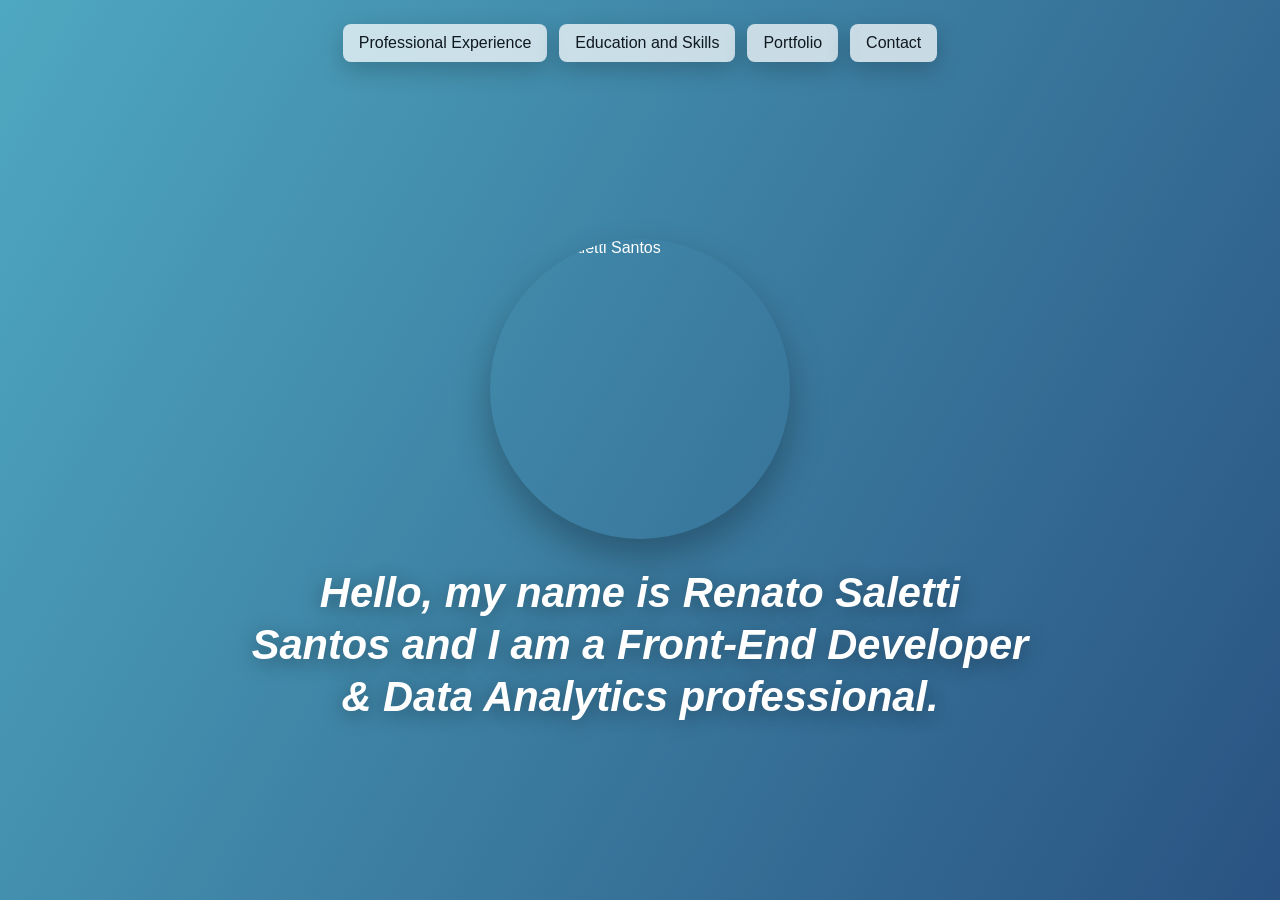
==== index.html @ 17c36d55 "Add files via upload" ====
<!DOCTYPE html>
<html lang="en-US">
<head>
  <!-- Define the character set used by the page. -->
  <meta charset="UTF-8">

  <!-- Makes the layout adapt correctly on phones, tablets, and desktops. -->
  <meta name="viewport" content="width=device-width, initial-scale=1.0">

  <!-- Text that appears in the browser tab. -->
  <title>Renato Saletti Santos</title>

  <!-- Connects this HTML page with the external CSS file. -->
  <link rel="stylesheet" href="style.css">
</head>
<body class="home-page">
  <!-- Main area of the home page. -->
  <main class="page">
    <!-- Top navigation menu. -->
    <nav class="top-menu" aria-label="Main navigation">
      <!-- Sends the user to the professional experience page. -->
      <a class="menu-button" href="professional-experience.html">Professional Experience</a>
      <a class="menu-button" href="education.html">Education and Skills</a>
      <!-- Buttons reserved for future sections. -->
     
      <a class="menu-button" href="portfolio.html">Portfolio</a>
      <a class="menu-button" href="contact.html">Contact</a>
    </nav>

    <!-- Profile picture shown in the center of the first page. -->
    <img class="profile-photo" src="img/renato.jpeg" alt="Renato Saletti Santos">

    <!-- Main introduction text. -->
    <h1 class="intro">
      Hello, my name is Renato Saletti Santos and I am a Front-End Developer & Data Analytics professional.
    </h1>
  </main>

  <!-- Connects this HTML page with the external JavaScript file. -->
  <script src="script.js"></script>
</body>
</html>
---- style.css ----
*{box-sizing:border-box;margin:0;padding:0}
body{min-height:100vh;font-family:Arial,Helvetica,sans-serif;color:#fff;overflow-x:hidden}
.home-page{background:linear-gradient(120deg,rgba(54,156,184,.88),rgba(18,64,116,.9)),url("img/Foto.webp") center/cover no-repeat fixed}
.experience-page{background:linear-gradient(120deg,rgba(20,48,58,.82),rgba(5,18,28,.78)),url("img/pexels.jpg") center/cover no-repeat fixed}
.education-page{background:linear-gradient(120deg,rgba(20,48,58,.82),rgba(5,18,28,.78)),url("img/Skills1.jfif") center/cover no-repeat fixed}
.portfolio-page{background:linear-gradient(120deg,rgba(22,35,36,.86),rgba(70,46,55,.78)),url("img/Codec1.png") center/cover no-repeat fixed}
.contact-page{background:linear-gradient(120deg,rgba(18,60,64,.86),rgba(30,38,70,.8)),url("img/Social.jfif") center/cover no-repeat fixed}

button,.menu-button,.side-button,.close-button,.buttons a,.contact-actions a{font:inherit;cursor:pointer;border:0;border-radius:8px;text-decoration:none;transition:.2s ease}
.menu-button,.side-button{color:#101820;background:rgba(255,255,255,.72);padding:10px 16px;box-shadow:0 8px 24px rgba(0,0,0,.2)}
.menu-button{display:inline-block}
.menu-button.active,.menu-button:hover,.side-button:hover{background:#fff}
.menu-button.active{font-weight:700}
.menu-button:hover,.side-button:hover,.buttons a:hover,.contact-actions a:hover{transform:translateY(-2px)}

.page{min-height:100vh;display:flex;flex-direction:column;align-items:center;justify-content:center;padding:110px 24px 48px;position:relative}
.top-menu{position:absolute;top:24px;left:50%;transform:translateX(-50%);display:flex;flex-wrap:wrap;justify-content:center;gap:12px;width:min(980px,calc(100% - 32px));z-index:2}
.profile-photo{width:300px;height:300px;border-radius:50%;object-fit:cover;box-shadow:0 18px 36px rgba(0,0,0,.28);margin-bottom:28px}
.intro{max-width:780px;text-align:center;font-size:clamp(1.75rem,2.6rem,2.7rem);line-height:1.25;font-style:italic;text-shadow:0 4px 20px rgba(0,0,0,.35)}

.section-layout,.portfolio-layout,.contact-layout{align-items:center;justify-content:flex-start}
.section-layout{padding-top:90px}
.section-header{max-width:720px;text-align:center;text-shadow:0 14px 20px rgba(0,0,0,.4)}
.section-header h1,.portfolio-hero h1{font-size:2.8rem}
.section-header h1{margin-bottom:12px}
.section-header p{font-size:1.2rem;line-height:1.6}

.portfolio-layout{padding-top:112px}
#portfolio-root{width:min(1120px,100%)}
.portfolio-hero{max-width:2000px;margin:0 auto 32px;text-align:center;text-shadow:0 12px 24px rgba(0,0,0,.36);animation:riseIn .7s ease both}
.portfolio-hero p{margin-bottom:10px;color:#7ee0bf;font-weight:700;text-transform:uppercase}
.portfolio-hero h1{line-height:1.12}
.portfolio-grid{display:grid;grid-template-columns:repeat(3,minmax(0,1fr));gap:18px}
.portfolio-card{background:rgba(255,255,255,.05);backdrop-filter:blur(12px);border:1px solid rgba(255,255,255,.1);border-radius:16px;overflow:hidden;transition:.3s}
.portfolio-card:hover{transform:translateY(-10px) scale(1.02);box-shadow:0 0 30px rgba(59,130,246,.4)}
.portfolio-card img{width:100%;aspect-ratio:16/10;display:block;object-fit:cover;transition:.32s ease}
.portfolio-card:hover img{transform:scale(1.05)}
.portfolio-card-content{padding:18px}
.portfolio-card-content span{display:inline-block;margin-bottom:10px;font-size:.82rem;font-weight:700}
.portfolio-card.mint span{color:#168762}
.portfolio-card.coral span{color:#bd3c54}
.portfolio-card.gold span{color:#8b6b00}
.portfolio-card-content h2{margin-bottom:10px;font-size:1.28rem}
.portfolio-card-content p{color:#f0f6f7;line-height:1.55}
.portfolio-tags,.buttons{display:flex;flex-wrap:wrap;gap:8px;margin-top:16px}
.buttons{gap:10px;margin-top:18px}
.portfolio-tags small{padding:7px 9px;color:#182224;background:#edf3f1;border-radius:8px;font-size:.78rem;font-weight:700}
.buttons a,.contact-actions a,.contact-form button{display:inline-flex;align-items:center;justify-content:center;padding:8px 14px;color:#fff;background:linear-gradient(135deg,#3B82F6,#06B6D4);font-size:14px;font-weight:700}

.contact-layout{padding-top:120px}
.contact-card{width:min(760px,100%);padding:28px;color:#101820;background:rgba(255,255,255,.92);border-radius:8px;box-shadow:0 20px 48px rgba(0,0,0,.28)}
.contact-intro{text-align:center;margin-bottom:22px}
.contact-intro p{color:#168762;font-weight:700;text-transform:uppercase;margin-bottom:8px}
.contact-intro h1{font-size:2.1rem;line-height:1.18}
.contact-form{display:grid;gap:14px}
.contact-form label{display:grid;gap:7px;font-weight:700}
.contact-form input,.contact-form textarea{width:100%;padding:12px;color:#101820;border:1px solid #d8e1e8;border-radius:8px;font:inherit}
.contact-form textarea{resize:vertical}
.contact-actions{display:flex;flex-wrap:wrap;gap:10px;margin-top:18px}

.side-menu{position:fixed;left:24px;top:50%;transform:translateY(-50%);display:flex;flex-direction:column;gap:12px;width:240px;z-index:2}
.side-button{width:100%;text-align:left}
.sheet{position:fixed;top:220px;left:300px;right:32px;bottom:32px;overflow-y:auto;color:#101820;background:#fff;padding:28px;border-radius:8px;box-shadow:0 -16px 40px rgba(0,0,0,.28);transform:translateY(110%);opacity:0;transition:.35s ease;z-index:4}
.sheet.open{transform:translateY(0);opacity:1}
.sheet-header{display:flex;align-items:center;justify-content:space-between;gap:16px;max-width:960px;margin:0 auto 16px}
.sheet-title{font-size:1.6rem}
.close-button{color:#101820;background:#e7edf2;padding:8px 12px}
.close-button:hover{background:#d8e1e8}
.sheet-content{max-width:960px;margin:0 auto;font-size:1.08rem;line-height:1.65;text-align:left}
.course-card{display:flex;gap:16px;padding:18px;margin-bottom:14px;background:#f3f7fa;border:1px solid #d8e1e8;border-radius:8px}
.course-card:last-child{margin-bottom:0}
.course-card-icon{flex:0 0 auto;width:44px;height:44px;display:grid;place-items:center;font-size:1.7rem;background:#fff;border-radius:8px}
.course-card-icon img{width:28px;height:28px;object-fit:contain}
.course-card-text h3{margin-bottom:8px;font-size:1.15rem}
.course-card-text p+p{margin-top:8px}

@keyframes riseIn{from{transform:translateY(14px);opacity:0}to{transform:translateY(0);opacity:1}}

@media (max-width:900px){
  .page{justify-content:flex-start;padding-top:156px}
  .section-layout{align-items:center;padding-left:24px}
  .side-menu{position:static;transform:none;width:min(100%,520px);margin-top:32px}
  .side-button{text-align:center}
  .portfolio-grid{grid-template-columns:1fr}
  .portfolio-hero h1{font-size:2.35rem}
  .sheet{top:auto;left:16px;right:16px;bottom:16px;max-height:calc(100vh - 32px)}
}

@media (max-width:520px){
  .page{padding:176px 16px 32px}
  .menu-button{width:100%;text-align:center}
  .section-header h1{font-size:2.2rem}
  .portfolio-layout{padding-top:212px}
  .portfolio-hero h1{font-size:2rem}
  .sheet{padding:22px 16px}
  .sheet-header{align-items:flex-start;flex-direction:column}
  .course-card{flex-direction:column}
}
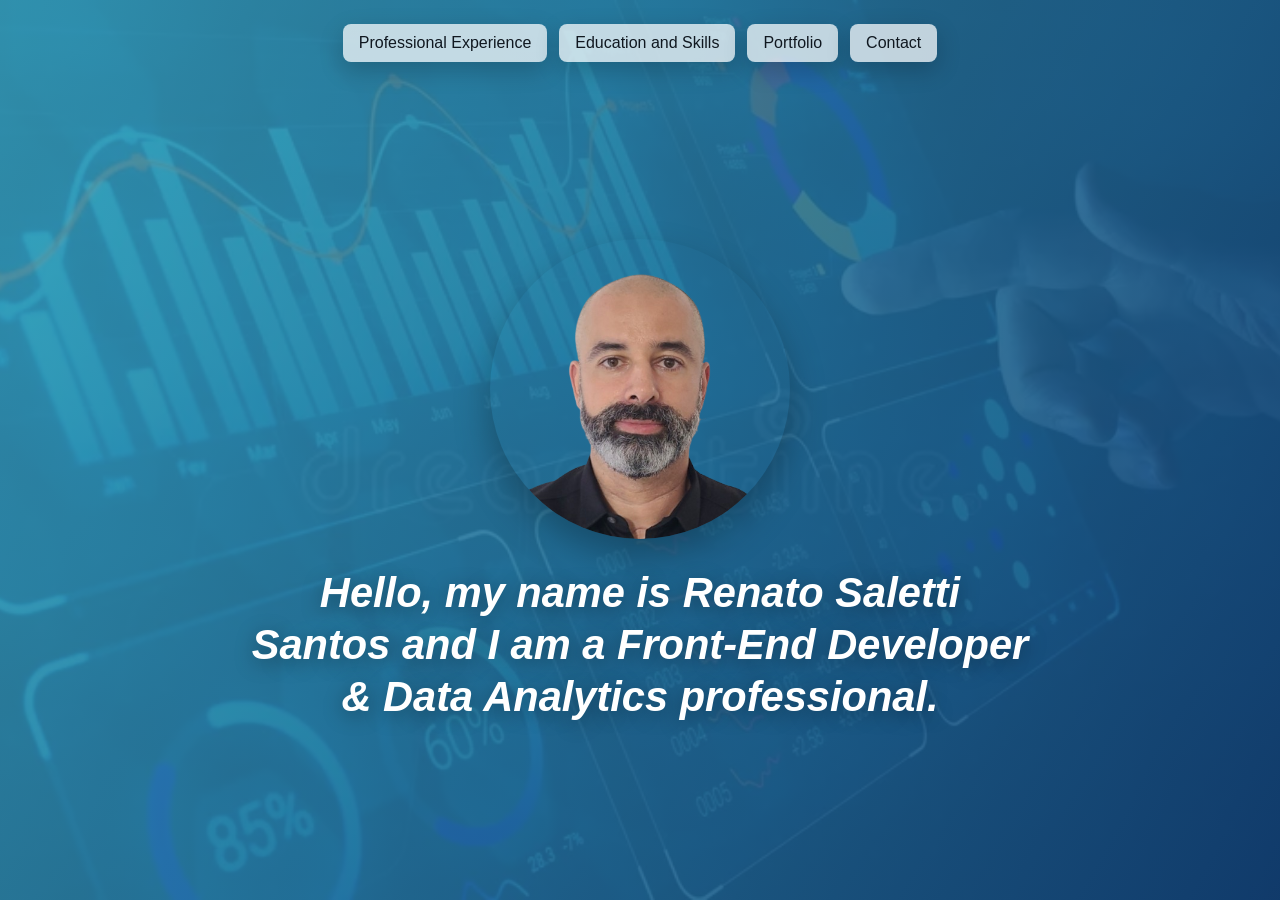
==== commit 51fa59fb: "Add files via upload" ====
--- a/index.html
+++ b/index.html
@@ -21,8 +21,6 @@
       <!-- Sends the user to the professional experience page. -->
       <a class="menu-button" href="professional-experience.html">Professional Experience</a>
       <a class="menu-button" href="education.html">Education and Skills</a>
-      <!-- Buttons reserved for future sections. -->
-     
       <a class="menu-button" href="portfolio.html">Portfolio</a>
       <a class="menu-button" href="contact.html">Contact</a>
     </nav>
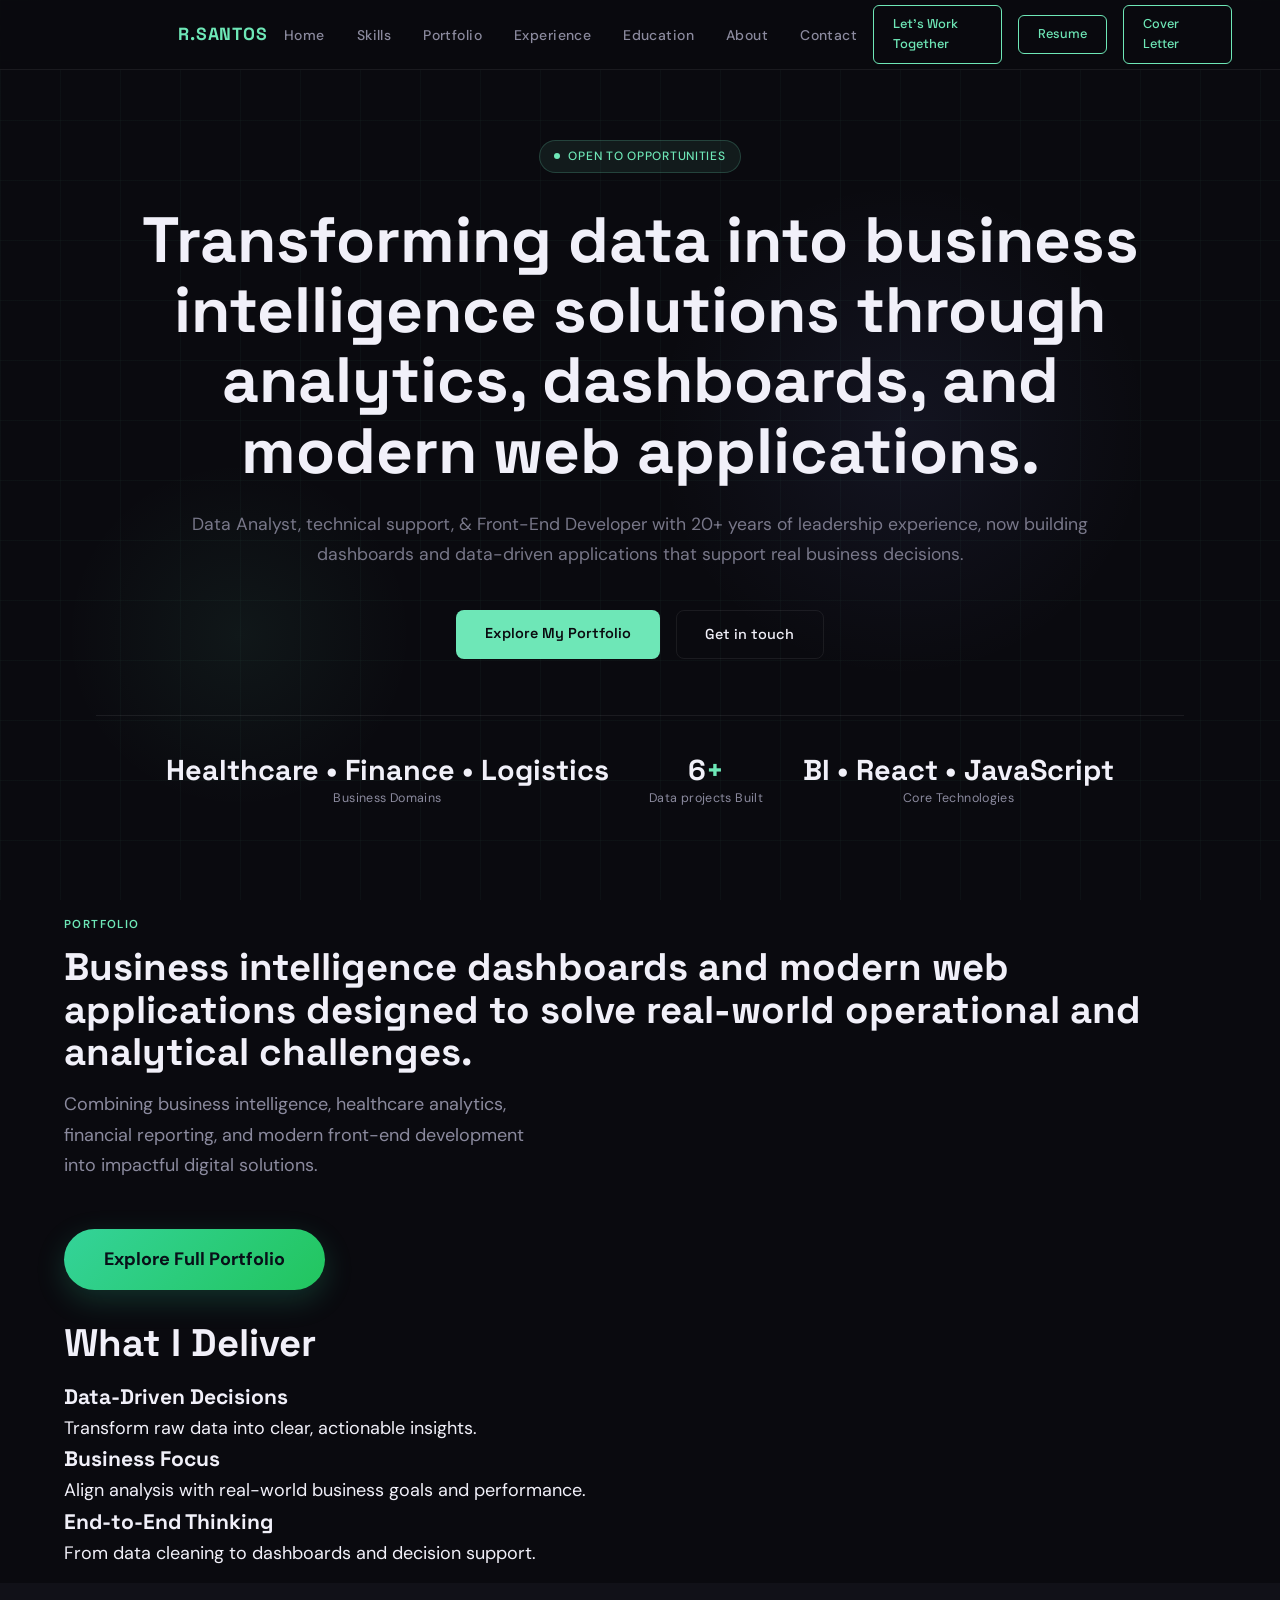
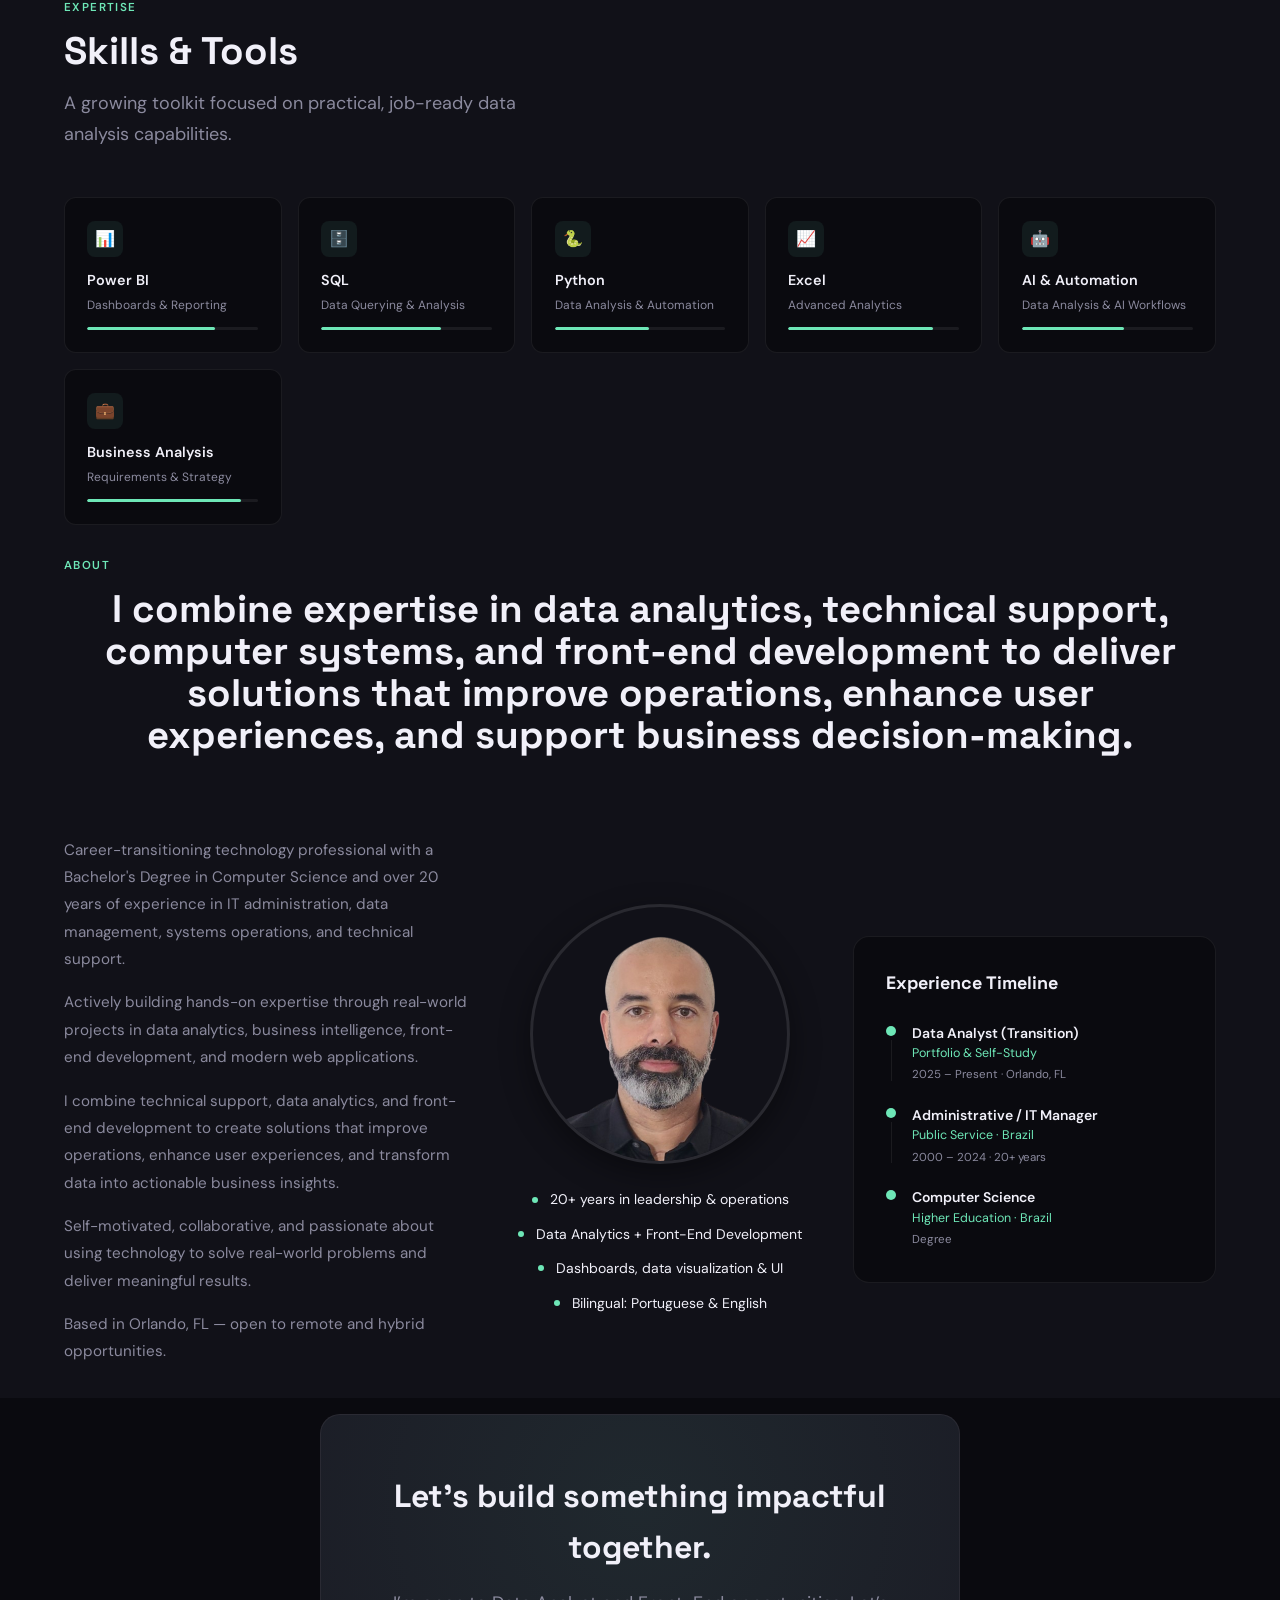
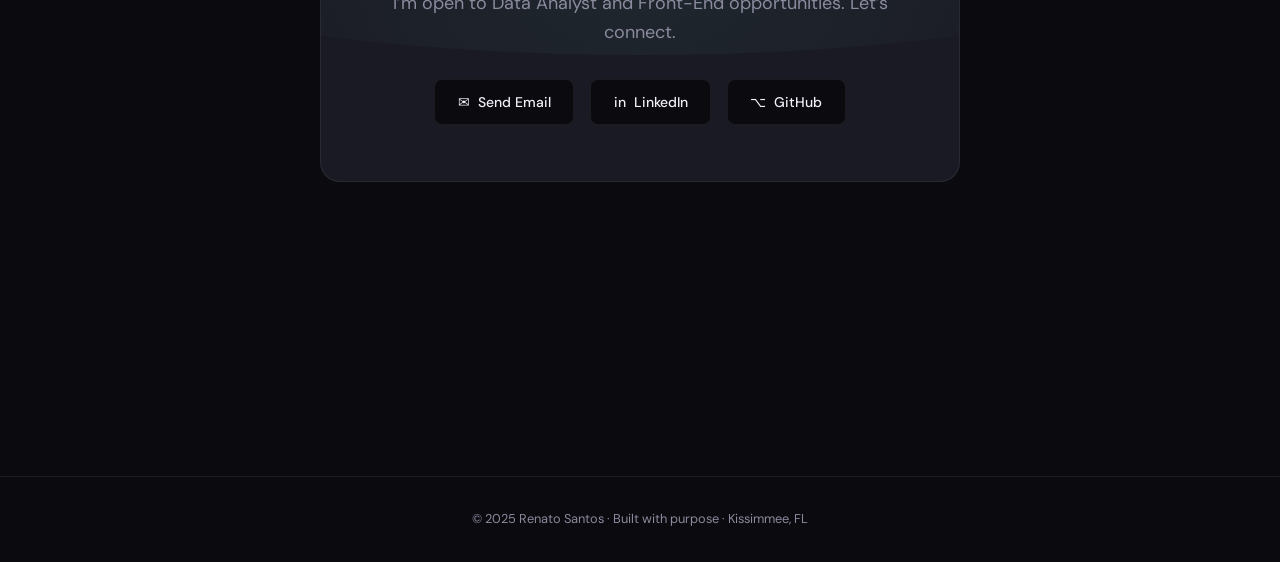
==== commit b9493a74: "Portfolio update" ====
--- a/index.html
+++ b/index.html
@@ -1,40 +1,297 @@
 <!DOCTYPE html>
-<html lang="en-US">
+<html lang="en">
 <head>
-  <!-- Define the character set used by the page. -->
   <meta charset="UTF-8">
-
-  <!-- Makes the layout adapt correctly on phones, tablets, and desktops. -->
   <meta name="viewport" content="width=device-width, initial-scale=1.0">
-
-  <!-- Text that appears in the browser tab. -->
-  <title>Renato Saletti Santos</title>
-
-  <!-- Connects this HTML page with the external CSS file. -->
+  <meta
+    name="description"
+    content="Portfolio of Renato Saletti Santos, Data Analyst and Front-End Developer specializing in Power BI, SQL, Business Intelligence, data visualization, and modern web applications.">
+  <meta
+    name="keywords"
+    content="Renato Saletti Santos, Data Analyst, Business Intelligence, Power BI, SQL, Python, JavaScript, Front-End Developer, React, Dashboard, Data Visualization, Portfolio">
+    <meta name="author" content="Renato Saletti Santos">
+    <meta name="robots" content="index, follow">
+    <meta name="theme-color" content="#0A0A0F">
+  <!-- Open Graph -->
+    <meta property="og:type" content="website">
+    <meta property="og:title"
+          content="Renato Saletti Santos | Data Analyst | Power BI | SQL | Front-End Developer">
+    <meta property="og:description"
+          content="Portfolio showcasing Business Intelligence dashboards, Power BI projects, SQL analytics, and modern Front-End applications.">
+    <meta property="og:url"
+          content="https://interactive-portfolio-react.vercel.app/">
+    <meta property="og:site_name"
+          content="Renato Saletti Portfolio">
+    <meta property="og:image"
+          content="https://interactive-portfolio-react.vercel.app/img/og-home.jpg">
+    <meta property="og:image:width"
+          content="1200">
+    <meta property="og:image:height"
+          content="630">
+    <meta property="og:locale"
+          content="en_US">
+    <!-- Twitter Card -->
+    <meta name="twitter:card" content="summary_large_image">
+
+    <meta name="twitter:title"
+          content="Renato Saletti Santos | Data Analyst">
+
+    <meta name="twitter:description"
+          content="Professional portfolio featuring Power BI, SQL, Business Intelligence and Front-End Development projects.">
+
+    <meta name="twitter:image"
+          content="https://interactive-portfolio-react.vercel.app/img/og-image.jpg">
+
+    <title>
+Renato Saletti Santos | Data Analyst | Power BI | SQL | Front-End Developer Portfolio
+</title>
   <link rel="stylesheet" href="style.css">
+  <link rel="canonical" href="https://interactive-portfolio-react.vercel.app/">
+  <link rel="preconnect" href="https://fonts.googleapis.com">
+  <link rel="preconnect" href="https://fonts.gstatic.com" crossorigin>
+  <link
+    rel="preload"
+    as="style"
+    href="https://fonts.googleapis.com/css2?family=DM+Sans:wght@300;400;500&family=Space+Grotesk:wght@400;500;600;700;800&display=swap">
+  <link
+    rel="stylesheet"
+    href="https://fonts.googleapis.com/css2?family=DM+Sans:wght@300;400;500&family=Space+Grotesk:wght@400;500;600;700;800&display=swap">
+  <link rel="icon" type="image/x-icon" href="img/icons/favicon.ico">
+  <link rel="icon" type="image/png" sizes="32x32" href="img/icons/favicon-32x32.png">
+  <link rel="icon" type="image/png" sizes="16x16" href="img/icons/favicon-16x16.png">
+  <link rel="apple-touch-icon" href="img/icons/apple-touch-icon-180x180.png">
+  <link rel="manifest" href="site.webmanifest">
 </head>
-<body class="home-page">
-  <!-- Main area of the home page. -->
-  <main class="page">
-    <!-- Top navigation menu. -->
-    <nav class="top-menu" aria-label="Main navigation">
-      <!-- Sends the user to the professional experience page. -->
-      <a class="menu-button" href="professional-experience.html">Professional Experience</a>
-      <a class="menu-button" href="education.html">Education and Skills</a>
-      <a class="menu-button" href="portfolio.html">Portfolio</a>
-      <a class="menu-button" href="contact.html">Contact</a>
-    </nav>
-
-    <!-- Profile picture shown in the center of the first page. -->
-    <img class="profile-photo" src="img/renato.jpeg" alt="Renato Saletti Santos">
-
-    <!-- Main introduction text. -->
-    <h1 class="intro">
-      Hello, my name is Renato Saletti Santos and I am a Front-End Developer & Data Analytics professional.
-    </h1>
-  </main>
-
-  <!-- Connects this HTML page with the external JavaScript file. -->
+<body>
+
+  <!-- NAVIGATION -->
+  <nav>
+    <div class="nav-logo">R.SANTOS</div>
+    <ul class="nav-links">
+      <li><a href="index.html">Home</a></li>
+      <li><a href="#skills">Skills</a></li>
+      <li><a href="portfolio.html">Portfolio</a></li>
+      <li><a href="professional-experience.html">Experience</a></li>
+      <li><a href="education.html">Education</a></li>
+      <li><a href="#about">About</a></li>
+      <li><a href="#contact">Contact</a></li>
+    </ul>
+    <a href="#contact" class="nav-cta">Let’s Work Together</a>
+    <a href="documents/TI_Renalto Santos.docx" target="_blank" rel="noopener noreferrer" class="nav-resume">Resume</a>
+    <a href="documents/ADM_Cover.docx" target="_blank" rel="noopener noreferrer" class="nav-CoverLetter">Cover Letter</a>
+  </nav>
+
+  <!-- HERO -->
+  <section class="hero" id="home">
+    <div class="hero-grid"></div>
+    <div class="hero-glow"></div>
+    <div class="hero-glow2"></div>
+    <div class="hero-content">
+      <div class="hero-badge">
+        <div class="badge-dot"></div>
+        Open to opportunities
+      </div>
+      <h1>Transforming data into business intelligence solutions through analytics, dashboards, and modern web applications.</h1>
+      <p class="hero-sub">
+         Data Analyst, technical support, & Front-End Developer with 20+ years of leadership experience, now building dashboards and data-driven applications that support real business decisions.
+      </p>
+      <div class="hero-actions">
+        <a href="portfolio.html" class="btn-primary">Explore My Portfolio</a>
+        <a href="#contact" class="btn-outline">Get in touch</a>
+      </div>
+      <div class="hero-stats">
+        <div>
+          <div class="stat-num">Healthcare • Finance • Logistics<span></span></div>
+          <div class="stat-label">Business Domains</div>
+        </div>
+        <div>
+          <div class="stat-num">6<span>+</span></div>
+          <div class="stat-label">Data projects Built</div>
+        </div>
+        <div>
+          <div class="stat-num">BI • React • JavaScript</div>
+          <div class="stat-label">Core Technologies</div>
+        </div>
+      </div>
+    </div>
+  </section>
+  
+    <!-- PROJECTS -->
+  <section id="projects">
+  <div class="section-tag">Portfolio</div>
+<div class="section-title">
+  Business intelligence dashboards and modern web applications designed to solve real-world operational and analytical challenges.
+</div>
+
+<p class="section-subtitle">
+  Combining business intelligence, healthcare analytics, financial reporting,
+  and modern front-end development into impactful digital solutions.
+</p>
+
+<a href="projects.html" class="featured-cta">
+  Explore Full Portfolio
+</a>
+</section>
+
+<section class="value-proof">
+  <div class="section-title">What I Deliver</div>
+
+  <div class="value-grid">
+    <div>
+      <h3>Data-Driven Decisions</h3>
+      <p>Transform raw data into clear, actionable insights.</p>
+    </div>
+
+    <div>
+      <h3>Business Focus</h3>
+      <p>Align analysis with real-world business goals and performance.</p>
+    </div>
+
+    <div>
+      <h3>End-to-End Thinking</h3>
+      <p>From data cleaning to dashboards and decision support.</p>
+    </div>
+  </div>
+</section>
+
+  <!-- SKILLS -->
+  <section class="skills" id="skills">
+    <div class="section-tag">Expertise</div>
+    <div class="section-title">Skills &amp; Tools</div>
+    <p class="section-subtitle">A growing toolkit focused on practical, job-ready data analysis capabilities.</p>
+    <div class="skills-grid">
+      <div class="skill-card">
+        <div class="skill-icon">📊</div>
+        <div class="skill-name">Power BI</div>
+        <div class="skill-level">Dashboards &amp; Reporting</div>
+        <div class="skill-bar"><div class="skill-fill w75"></div></div>
+      </div>
+      <div class="skill-card">
+        <div class="skill-icon">🗄️</div>
+        <div class="skill-name">SQL</div>
+        <div class="skill-level">Data Querying &amp; Analysis</div>
+        <div class="skill-bar"><div class="skill-fill w70"></div></div>
+      </div>
+      <div class="skill-card">
+        <div class="skill-icon">🐍</div>
+        <div class="skill-name">Python</div>
+        <div class="skill-level">Data Analysis &amp; Automation</div>
+        <div class="skill-bar"><div class="skill-fill w55"></div></div>
+      </div>
+      <div class="skill-card">
+        <div class="skill-icon">📈</div>
+        <div class="skill-name">Excel</div>
+        <div class="skill-level">Advanced Analytics</div>
+        <div class="skill-bar"><div class="skill-fill w85"></div></div>
+      </div>
+      <div class="skill-card">
+        <div class="skill-icon">🤖</div>
+        <div class="skill-name">AI & Automation</div>
+        <div class="skill-level">Data Analysis & AI Workflows</div>
+        <div class="skill-bar"><div class="skill-fill w60"></div></div>
+      </div>
+      <div class="skill-card">
+        <div class="skill-icon">💼</div>
+        <div class="skill-name">Business Analysis</div>
+        <div class="skill-level">Requirements &amp; Strategy</div>
+        <div class="skill-bar"><div class="skill-fill w90"></div></div>
+      </div>
+    </div>
+  </section>
+
+  <!-- ABOUT -->
+  <section class="about" id="about">
+    <div class="about-grid">
+      <div class="about-header">
+        <div class="section-tag">About</div>
+        <div class="section-title">I combine expertise in data analytics, technical support, computer systems, and front-end development to deliver solutions that improve operations, enhance user experiences, and support business decision-making.</div>
+      </div>
+      <div class="about-text">
+      
+        <p>Career-transitioning technology professional with a Bachelor's Degree in Computer Science and over 20 years of experience in IT administration, data management, systems operations, and technical support.</p>
+        <p>Actively building hands-on expertise through real-world projects in data analytics, business intelligence, front-end development, and modern web applications.</p>
+        <p>I combine technical support, data analytics, and front-end development to create solutions that improve operations, enhance user experiences, and transform data into actionable business insights.</p>
+        <p>Self-motivated, collaborative, and passionate about using technology to solve real-world problems and deliver meaningful results.</p>
+        <p>Based in Orlando, FL — open to remote and hybrid opportunities.</p>
+      </div>
+      <div class="about-profile">
+        <div class="about-image">
+          <img src="img/renato.jpeg" alt="Renato Saletti"
+          width="1920"
+          height="1080"
+          decoding="async">
+        </div>
+        <div class="about-highlights">
+          <div class="highlight-item"><div class="highlight-dot"></div>20+ years in leadership &amp; operations</div>
+          <div class="highlight-item"><div class="highlight-dot"></div>Data Analytics + Front-End Development</div>
+          <div class="highlight-item"><div class="highlight-dot"></div>Dashboards, data visualization &amp UI</div>
+          <div class="highlight-item"><div class="highlight-dot"></div>Bilingual: Portuguese &amp; English</div>
+          
+        </div>
+      </div>
+      <div class="about-card">
+        <div class="about-card-title">Experience Timeline</div>
+        <div class="timeline">
+          <div class="timeline-item">
+            <div class="timeline-line">
+              <div class="timeline-dot"></div>
+              <div class="timeline-connector"></div>
+            </div>
+            <div class="timeline-content">
+              <div class="timeline-role">Data Analyst (Transition)</div>
+              <div class="timeline-company">Portfolio &amp; Self-Study</div>
+              <div class="timeline-period">2025 – Present · Orlando, FL</div>
+            </div>
+          </div>
+          <div class="timeline-item">
+            <div class="timeline-line">
+              <div class="timeline-dot"></div>
+              <div class="timeline-connector"></div>
+            </div>
+            <div class="timeline-content">
+              <div class="timeline-role">Administrative / IT Manager</div>
+              <div class="timeline-company">Public Service · Brazil</div>
+              <div class="timeline-period">2000 – 2024 · 20+ years</div>
+            </div>
+          </div>
+          <div class="timeline-item">
+            <div class="timeline-line">
+              <div class="timeline-dot"></div>
+            </div>
+            <div class="timeline-content">
+              <div class="timeline-role">Computer Science</div>
+              <div class="timeline-company">Higher Education · Brazil</div>
+              <div class="timeline-period">Degree</div>
+            </div>
+          </div>
+        </div>
+      </div>
+    </div>
+  </section>
+
+  <!-- CONTACT -->
+  <section id="contact">
+    <div class="contact-wrap">
+      <h2>Let’s build something impactful together.</h2>
+      <p>I’m open to Data Analyst and Front-End opportunities. Let’s connect.</p>
+      <div class="contact-links">
+        <a href="contact.html" class="contact-btn">
+          <span class="contact-icon">✉</span> Send Email
+        </a>
+        <a href="https://www.linkedin.com/in/renato-saletti-santos/" target="_blank" rel="noopener noreferrer" class="contact-btn">
+          <span class="contact-icon">in</span> LinkedIn
+        </a>
+        <a href="https://github.com/Resaletti" target="_blank" rel="noopener noreferrer" class="contact-btn">
+          <span class="contact-icon">⌥</span> GitHub
+        </a>
+      </div>
+    </div>
+  </section>
+
+  <footer>
+    <p>© 2025 Renato Santos · Built with purpose · Kissimmee, FL</p>
+  </footer>
+
   <script src="script.js"></script>
 </body>
 </html>
--- a/style.css
+++ b/style.css
@@ -1,98 +1,2548 @@
-*{box-sizing:border-box;margin:0;padding:0}
-body{min-height:100vh;font-family:Arial,Helvetica,sans-serif;color:#fff;overflow-x:hidden}
-.home-page{background:linear-gradient(120deg,rgba(54,156,184,.88),rgba(18,64,116,.9)),url("img/Foto.webp") center/cover no-repeat fixed}
-.experience-page{background:linear-gradient(120deg,rgba(20,48,58,.82),rgba(5,18,28,.78)),url("img/pexels.jpg") center/cover no-repeat fixed}
-.education-page{background:linear-gradient(120deg,rgba(20,48,58,.82),rgba(5,18,28,.78)),url("img/Skills1.jfif") center/cover no-repeat fixed}
-.portfolio-page{background:linear-gradient(120deg,rgba(22,35,36,.86),rgba(70,46,55,.78)),url("img/Codec1.png") center/cover no-repeat fixed}
-.contact-page{background:linear-gradient(120deg,rgba(18,60,64,.86),rgba(30,38,70,.8)),url("img/Social.jfif") center/cover no-repeat fixed}
-
-button,.menu-button,.side-button,.close-button,.buttons a,.contact-actions a{font:inherit;cursor:pointer;border:0;border-radius:8px;text-decoration:none;transition:.2s ease}
-.menu-button,.side-button{color:#101820;background:rgba(255,255,255,.72);padding:10px 16px;box-shadow:0 8px 24px rgba(0,0,0,.2)}
-.menu-button{display:inline-block}
-.menu-button.active,.menu-button:hover,.side-button:hover{background:#fff}
-.menu-button.active{font-weight:700}
-.menu-button:hover,.side-button:hover,.buttons a:hover,.contact-actions a:hover{transform:translateY(-2px)}
-
-.page{min-height:100vh;display:flex;flex-direction:column;align-items:center;justify-content:center;padding:110px 24px 48px;position:relative}
-.top-menu{position:absolute;top:24px;left:50%;transform:translateX(-50%);display:flex;flex-wrap:wrap;justify-content:center;gap:12px;width:min(980px,calc(100% - 32px));z-index:2}
-.profile-photo{width:300px;height:300px;border-radius:50%;object-fit:cover;box-shadow:0 18px 36px rgba(0,0,0,.28);margin-bottom:28px}
-.intro{max-width:780px;text-align:center;font-size:clamp(1.75rem,2.6rem,2.7rem);line-height:1.25;font-style:italic;text-shadow:0 4px 20px rgba(0,0,0,.35)}
-
-.section-layout,.portfolio-layout,.contact-layout{align-items:center;justify-content:flex-start}
-.section-layout{padding-top:90px}
-.section-header{max-width:720px;text-align:center;text-shadow:0 14px 20px rgba(0,0,0,.4)}
-.section-header h1,.portfolio-hero h1{font-size:2.8rem}
-.section-header h1{margin-bottom:12px}
-.section-header p{font-size:1.2rem;line-height:1.6}
-
-.portfolio-layout{padding-top:112px}
-#portfolio-root{width:min(1120px,100%)}
-.portfolio-hero{max-width:2000px;margin:0 auto 32px;text-align:center;text-shadow:0 12px 24px rgba(0,0,0,.36);animation:riseIn .7s ease both}
-.portfolio-hero p{margin-bottom:10px;color:#7ee0bf;font-weight:700;text-transform:uppercase}
-.portfolio-hero h1{line-height:1.12}
-.portfolio-grid{display:grid;grid-template-columns:repeat(3,minmax(0,1fr));gap:18px}
-.portfolio-card{background:rgba(255,255,255,.05);backdrop-filter:blur(12px);border:1px solid rgba(255,255,255,.1);border-radius:16px;overflow:hidden;transition:.3s}
-.portfolio-card:hover{transform:translateY(-10px) scale(1.02);box-shadow:0 0 30px rgba(59,130,246,.4)}
-.portfolio-card img{width:100%;aspect-ratio:16/10;display:block;object-fit:cover;transition:.32s ease}
-.portfolio-card:hover img{transform:scale(1.05)}
-.portfolio-card-content{padding:18px}
-.portfolio-card-content span{display:inline-block;margin-bottom:10px;font-size:.82rem;font-weight:700}
-.portfolio-card.mint span{color:#168762}
-.portfolio-card.coral span{color:#bd3c54}
-.portfolio-card.gold span{color:#8b6b00}
-.portfolio-card-content h2{margin-bottom:10px;font-size:1.28rem}
-.portfolio-card-content p{color:#f0f6f7;line-height:1.55}
-.portfolio-tags,.buttons{display:flex;flex-wrap:wrap;gap:8px;margin-top:16px}
-.buttons{gap:10px;margin-top:18px}
-.portfolio-tags small{padding:7px 9px;color:#182224;background:#edf3f1;border-radius:8px;font-size:.78rem;font-weight:700}
-.buttons a,.contact-actions a,.contact-form button{display:inline-flex;align-items:center;justify-content:center;padding:8px 14px;color:#fff;background:linear-gradient(135deg,#3B82F6,#06B6D4);font-size:14px;font-weight:700}
-
-.contact-layout{padding-top:120px}
-.contact-card{width:min(760px,100%);padding:28px;color:#101820;background:rgba(255,255,255,.92);border-radius:8px;box-shadow:0 20px 48px rgba(0,0,0,.28)}
-.contact-intro{text-align:center;margin-bottom:22px}
-.contact-intro p{color:#168762;font-weight:700;text-transform:uppercase;margin-bottom:8px}
-.contact-intro h1{font-size:2.1rem;line-height:1.18}
-.contact-form{display:grid;gap:14px}
-.contact-form label{display:grid;gap:7px;font-weight:700}
-.contact-form input,.contact-form textarea{width:100%;padding:12px;color:#101820;border:1px solid #d8e1e8;border-radius:8px;font:inherit}
-.contact-form textarea{resize:vertical}
-.contact-actions{display:flex;flex-wrap:wrap;gap:10px;margin-top:18px}
-
-.side-menu{position:fixed;left:24px;top:50%;transform:translateY(-50%);display:flex;flex-direction:column;gap:12px;width:240px;z-index:2}
-.side-button{width:100%;text-align:left}
-.sheet{position:fixed;top:220px;left:300px;right:32px;bottom:32px;overflow-y:auto;color:#101820;background:#fff;padding:28px;border-radius:8px;box-shadow:0 -16px 40px rgba(0,0,0,.28);transform:translateY(110%);opacity:0;transition:.35s ease;z-index:4}
-.sheet.open{transform:translateY(0);opacity:1}
-.sheet-header{display:flex;align-items:center;justify-content:space-between;gap:16px;max-width:960px;margin:0 auto 16px}
-.sheet-title{font-size:1.6rem}
-.close-button{color:#101820;background:#e7edf2;padding:8px 12px}
-.close-button:hover{background:#d8e1e8}
-.sheet-content{max-width:960px;margin:0 auto;font-size:1.08rem;line-height:1.65;text-align:left}
-.course-card{display:flex;gap:16px;padding:18px;margin-bottom:14px;background:#f3f7fa;border:1px solid #d8e1e8;border-radius:8px}
-.course-card:last-child{margin-bottom:0}
-.course-card-icon{flex:0 0 auto;width:44px;height:44px;display:grid;place-items:center;font-size:1.7rem;background:#fff;border-radius:8px}
-.course-card-icon img{width:28px;height:28px;object-fit:contain}
-.course-card-text h3{margin-bottom:8px;font-size:1.15rem}
-.course-card-text p+p{margin-top:8px}
-
-@keyframes riseIn{from{transform:translateY(14px);opacity:0}to{transform:translateY(0);opacity:1}}
-
-@media (max-width:900px){
-  .page{justify-content:flex-start;padding-top:156px}
-  .section-layout{align-items:center;padding-left:24px}
-  .side-menu{position:static;transform:none;width:min(100%,520px);margin-top:32px}
-  .side-button{text-align:center}
-  .portfolio-grid{grid-template-columns:1fr}
-  .portfolio-hero h1{font-size:2.35rem}
-  .sheet{top:auto;left:16px;right:16px;bottom:16px;max-height:calc(100vh - 32px)}
-}
-
-@media (max-width:520px){
-  .page{padding:176px 16px 32px}
-  .menu-button{width:100%;text-align:center}
-  .section-header h1{font-size:2.2rem}
-  .portfolio-layout{padding-top:212px}
-  .portfolio-hero h1{font-size:2rem}
-  .sheet{padding:22px 16px}
-  .sheet-header{align-items:flex-start;flex-direction:column}
-  .course-card{flex-direction:column}
-}
+/* ============================================
+   PORTFOLIO - RENATO SANTOS
+   Developed by Renato Saletti Santos
+   https://renatosaletti.com
+   style.css
+   ============================================ */
+
+@import url('https://fonts.googleapis.com/css2?family=Space+Grotesk:wght@400;500;600;700;800&display=swap');
+
+   /* --- RESET & BASE --- */
+
+
+   *, *::before, *::after {
+  margin: 0;
+  padding: 0;
+  box-sizing: border-box;
+}
+
+/* ============================================
+   DESIGN SYSTEM
+   ============================================ */
+
+:root {
+
+  /* ===========================
+     COLORS
+  =========================== */
+
+  --bg: #0A0A0F;
+  --surface: #111118;
+  --surface2: #1A1A24;
+  --card-bg: #171721;
+
+  --text: #F1F0F9;
+  --text-secondary: #CFCEDB;
+  --muted: #8B8A9E;
+
+  --accent: #6EE7B7;
+  --accent-hover: #34D399;
+
+  --accent2: #818CF8;
+
+  --tag-bg: rgba(110, 231, 183, .08);
+  --tag-color: #6EE7B7;
+
+  --border: rgba(255,255,255,.07);
+
+  /* ===========================
+     TYPOGRAPHY
+  =========================== */
+
+  --font-title: "Space Grotesk", sans-serif;
+  --font-body: "DM Sans", sans-serif;
+
+  /* ===========================
+     BORDER RADIUS
+  =========================== */
+
+  --radius-sm: 8px;
+  --radius-md: 16px;
+  --radius-lg: 28px;
+
+  /* ===========================
+     SHADOWS
+  =========================== */
+
+  --shadow-sm: 0 8px 20px rgba(0,0,0,.18);
+
+  --shadow-md: 0 15px 35px rgba(0,0,0,.28);
+
+  --shadow-lg: 0 25px 60px rgba(0,0,0,.45);
+
+  /* ===========================
+     TRANSITIONS
+  =========================== */
+
+  --transition-fast: .20s ease;
+
+  --transition-normal: .35s ease;
+
+  --transition-slow: .55s ease;
+
+  --nav-height: 5rem;
+
+}
+
+html {
+  scroll-behavior: smooth;
+  /* Section padding already provides the visual space below the fixed nav. */
+  scroll-padding-top: max(0px, calc(var(--nav-height, 0px) - 0rem));
+}
+
+body {
+  background: var(--bg);
+  color: var(--text);
+  font-family: var(--font-body);
+  font-size: 18px;
+  line-height: 1.6;
+  min-height: 100vh;
+  overflow-x: hidden;
+}
+
+h1,
+h2, h3 {
+  font-family: var(--font-title);
+}
+
+/* ============================================
+   NAVIGATION
+   ============================================ */
+nav {
+  position: fixed;
+  top: 0;
+  left: 0;
+  right: 0;
+  z-index: 1000;
+  display: grid;
+  grid-template-columns: 220px 1fr auto auto auto;
+  align-items: center;
+  column-gap: 1rem;
+  justify-items: end;
+  padding: 0.3rem 3rem;
+  background: rgba(10, 10, 15, 0.85);
+  -webkit-backdrop-filter: blur(20px);
+  backdrop-filter: blur(20px);
+  border-bottom: 1px solid var(--border);
+}
+
+.nav-logo {
+  font-family: var(--font-title);
+  font-weight: 800;
+  font-size: 1.1rem;
+  color: var(--accent);
+  letter-spacing: 0.05em;
+}
+
+.nav-links {
+  display: flex;
+  justify-content: center;
+  gap: 2rem;
+  list-style: none;
+}
+
+.nav-links a {
+  color: var(--muted);
+  text-decoration: none;
+  font-size: 0.875rem;
+  font-weight: 500;
+  letter-spacing: 0.03em;
+  transition: color var(--transition-fast);
+}
+
+.nav-links a:hover,
+.nav-links a.active {
+  color: var(--text);
+}
+
+.nav-cta {
+  background: transparent;
+  border: 1px solid var(--accent);
+  color: var(--accent);
+  padding: 0.5rem 1.2rem;
+  border-radius: 6px;
+  font-size: 0.8rem;
+  font-weight: 500;
+  cursor: pointer;
+  transition: background var(--transition-fast), color var(--transition-fast);
+  font-family: var(--font-title);
+  text-decoration: none;
+  display: inline-block;
+  margin-left: 0;
+}
+
+.nav-cta:hover {
+  background: var(--accent);
+  color: #0a0a0f;
+}
+
+.nav-resume,
+.nav-CoverLetter {
+
+  background: transparent;
+  border: 1px solid var(--accent);
+  color: var(--accent);
+  padding: 0.5rem 1.2rem;
+  border-radius: 6px;
+  font-size: 0.8rem;
+  font-weight: 500;
+  text-decoration: none;
+  transition: background var(--transition-fast),
+              color var(--transition-fast);
+}
+
+.nav-resume:hover,
+.nav-CoverLetter:hover {
+
+  background: var(--accent);
+  color: #0A0A0F;
+}
+
+/* ============================================
+   HERO
+   ============================================ */
+.hero {
+  min-height:100svh;
+  display: flex;
+  align-items: center;
+  justify-content: center;
+  padding: max(7rem, calc(var(--nav-height, 0px) + 1rem)) 4rem 3rem;
+  position: relative;
+  overflow: hidden;
+}
+
+/* Background grid pattern */
+.hero-grid {
+  position: absolute;
+  inset: 0;
+  pointer-events: none;
+  background-image:
+    linear-gradient(rgba(110, 231, 183, 0.03) 1px, transparent 1px),
+    linear-gradient(90deg, rgba(110, 231, 183, 0.03) 1px, transparent 1px);
+  background-size: 60px 60px;
+}
+
+/* Glow effects */
+.hero-glow {
+  position: absolute;
+  top: 20%;
+  right: 10%;
+  width: 500px;
+  height: 500px;
+  border-radius: 50%;
+  background: radial-gradient(circle, rgba(129, 140, 248, 0.08) 0%, transparent 70%);
+  pointer-events: none;
+}
+
+.hero-glow2 {
+  position: absolute;
+  bottom: 10%;
+  left: 5%;
+  width: 350px;
+  height: 350px;
+  border-radius: 50%;
+  background: radial-gradient(circle, rgba(110, 231, 183, 0.06) 0%, transparent 70%);
+  pointer-events: none;
+}
+
+.hero-content {
+  position: relative;
+  width: min(1280px, calc(100% - 64px));
+  margin: 0 auto;
+  text-align: center;
+}
+
+/* "Open to opportunities" badge */
+.hero-badge {
+  display: inline-flex;
+  align-items: center;
+  gap: 0.5rem;
+  background: var(--tag-bg);
+  border: 1px solid rgba(110, 231, 183, 0.2);
+  color: var(--accent);
+  padding: 0.35rem 0.9rem;
+  border-radius: 100px;
+  font-size: 0.75rem;
+  font-weight: 500;
+  margin-bottom: 2rem;
+  letter-spacing: 0.06em;
+  text-transform: uppercase;
+}
+
+.badge-dot {
+  width: 6px;
+  height: 6px;
+  border-radius: 50%;
+  background: var(--accent);
+  will-change:transform;
+  transform-origin:center;
+}
+
+@keyframes pulse {
+  0%,
+  100% {
+    opacity: 1;
+    transform: scale(1);
+  }
+
+  50% {
+    opacity: 0.5;
+    transform: scale(0.8);
+  }
+}
+
+/* Hero heading */
+.hero h1 {
+  font-family: var(--font-title);
+  font-size: clamp(2.5rem, 6vw, 4.5rem);
+  font-weight: 800;
+  line-height: 1.1;
+  letter-spacing: 0;
+  width: 100%;
+  margin: 0 auto 1.5rem;
+  max-width: 1180px;
+}
+
+.hero h1 span {
+  color: var(--accent);
+}
+
+.hero-sub {
+  font-size: 16px;
+  color: var(--muted);
+  opacity: 0.85;
+  max-width: 900px;
+  line-height: 1.7;
+  margin: 0 auto 2.5rem;
+}
+
+/* CTA Buttons */
+.hero-actions {
+  display: flex;
+  justify-content: center;
+  gap: 1rem;
+  flex-wrap: wrap;
+}
+
+.btn-primary {
+  background: var(--accent);
+  color: #0a0a0f;
+  padding: 0.75rem 1.8rem;
+  border-radius: 8px;
+  font-weight: 600;
+  font-size: 0.9rem;
+  text-decoration: none;
+  transition: background var(--transition-fast), transform var(--transition-fast);
+  display: inline-block;
+  cursor: pointer;
+  border: none;
+  font-family: var(--font-title);
+}
+
+.btn-primary:hover {
+  background: #34d399;
+  transform: translateY(-1px);
+}
+
+.btn-outline {
+  border: 1px solid var(--border);
+  color: var(--text);
+  padding: 0.75rem 1.8rem;
+  border-radius: 8px;
+  font-weight: 500;
+  font-size: 0.9rem;
+  text-decoration: none;
+  transition: background var(--transition-fast), border-color var(--transition-fast);
+  display: inline-block;
+  cursor: pointer;
+  background: transparent;
+  font-family: var(--font-title);
+}
+
+.btn-outline:hover {
+  border-color: rgba(255, 255, 255, 0.2);
+  background: var(--surface);
+}
+
+/* Stats row */
+.hero-stats {
+  display: flex;
+  justify-content: center;
+  gap: 2.5rem;
+  margin-top: 3.5rem;
+  padding-top: 2.5rem;
+  border-top: 1px solid var(--border);
+}
+
+.stat-num {
+  font-family: var(--font-title);
+  font-size: 1.8rem;
+  font-weight: 800;
+  color: var(--text);
+  line-height: 1;
+}
+
+.stat-num span {
+  color: var(--accent);
+}
+
+.stat-label {
+  font-size: 0.78rem;
+  color: var(--muted);
+  margin-top: 0.25rem;
+  letter-spacing: 0.03em;
+}
+
+/* ============================================
+   PORTFOLIO
+============================================ */
+
+.portfolio-hero{
+
+    text-align:center;
+    margin-bottom:1rem;
+
+}
+
+.portfolio-label{
+
+    display:block;
+    text-align:left;
+    margin-bottom:0.75rem;
+    font-size:0.72rem;
+    font-weight:600;
+    text-transform:uppercase;
+    color:var(--accent);
+}
+
+.portfolio-hero h1{
+
+    margin-bottom:1.5rem;
+    font-size:clamp(2.5rem,5vw,4.5rem);
+
+}
+
+.portfolio-description{
+
+    max-width:760px;
+    margin:0 auto;
+    color:var(--muted);
+    line-height:1.8;
+    font-size:1.1rem;
+
+}
+
+/* ============================================
+   LAYOUT SYSTEM
+   ============================================ */
+
+.container {
+
+  width: min(1280px, calc(100% - 64px));
+  margin-inline: auto;
+
+}
+
+.container-lg {
+
+  width: min(1440px, calc(100% - 64px));
+
+  margin-inline: auto;
+
+}
+
+.container-sm {
+
+  width: min(900px, calc(100% - 64px));
+  margin-inline: auto;
+
+}
+
+.section {
+  padding: 6rem 0;
+}
+
+.section-header {
+  
+  text-align: center;
+  max-width: 760px;
+  margin: 0 auto 4rem;
+}
+
+.section-header-left {
+
+  max-width: 760px;
+  margin-bottom: 4rem;
+
+}
+
+.education-section {
+  display: flex;
+  height: 100px;
+  flex-direction: column; /* Força os elementos a ficarem um abaixo do outro */
+  align-items: center;    /* Centraliza os blocos horizontalmente na tela */
+  gap: 3rem;              /* Cria um espaçamento vertical confortável entre os botões e o texto */
+}
+
+/* ============================================
+   SECTION COMMONS
+   ============================================ */
+section {
+  padding: 1rem 4rem;
+}
+
+.section-tag {
+  font-size: 0.72rem;
+  font-weight: 600;
+  letter-spacing: 0.12em;
+  text-transform: uppercase;
+  color: var(--accent);
+  margin-bottom: 0.75rem;
+}
+
+.section-title {
+  font-family: var(--font-title);
+  font-size: clamp(1.8rem, 3vw, 2.6rem);
+  font-weight: 800;
+  line-height: 1.1;
+  letter-spacing: 0;
+  margin-bottom: 1rem;
+}
+
+.section-subtitle {
+  color: var(--muted);
+  max-width: 480px;
+  line-height: 1.7;
+  margin-bottom: 3rem;
+}
+
+/* ============================================
+   SKILLS
+   ============================================ */
+.skills {
+  background: var(--surface);
+}
+
+.skills-grid {
+  display: grid;
+  grid-template-columns: repeat(auto-fit, minmax(200px, 1fr));
+  gap: 1rem;
+}
+
+.skill-card {
+  background: var(--bg);
+  border: 1px solid var(--border);
+  border-radius: 12px;
+  padding: 1.4rem;
+  transition: border-color var(--transition-fast), transform var(--transition-fast);
+}
+
+.skill-card:hover {
+  border-color: rgba(110, 231, 183, 0.25);
+  transform: translateY(-2px);
+}
+
+.skill-icon {
+  width: 36px;
+  height: 36px;
+  border-radius: 8px;
+  background: var(--tag-bg);
+  display: flex;
+  align-items: center;
+  justify-content: center;
+  margin-bottom: 0.75rem;
+  font-size: 16px;
+}
+
+.skill-name {
+  font-weight: 600;
+  font-size: 0.9rem;
+  margin-bottom: 0.25rem;
+}
+
+.skill-level {
+  font-size: 0.75rem;
+  color: var(--muted);
+}
+
+.skill-bar {
+  height: 3px;
+  background: var(--border);
+  border-radius: 99px;
+  margin-top: 0.75rem;
+  overflow: hidden;
+}
+
+.skill-fill {
+  height: 100%;
+  background: var(--accent);
+  border-radius: 99px;
+  transition: width 1s ease;
+}
+
+/* ============================================
+   PROJECTS
+   ============================================ */
+.projects-grid {
+  display: grid;
+  grid-template-columns: repeat(auto-fit, minmax(300px, 1fr));
+  gap: 1.5rem;
+}
+
+.project-card {
+  background: var(--surface);
+  border: 1px solid var(--border);
+  border-radius: 14px;
+  padding: 1.8rem;
+  position: relative;
+  overflow: hidden;
+  transition: border-color var(--transition-fast), transform var(--transition-fast);
+}
+
+.project-hover {
+  border-color: rgba(110, 231, 183, 0.2);
+  transform: translateY(-3px);
+}
+
+/* Top gradient line on hover */
+.project-card::before {
+  content: '';
+  position: absolute;
+  top: 0;
+  left: 0;
+  right: 0;
+  height: 2px;
+  background: linear-gradient(90deg, var(--accent), var(--accent2));
+  opacity: 0;
+  transition: opacity 0.3s;
+}
+
+.project-card:hover::before {
+  opacity: 1;
+}
+
+.project-header {
+  display: flex;
+  justify-content: space-between;
+  align-items: flex-start;
+  margin-bottom: 1rem;
+}
+
+.project-icon-wrap {
+  width: 44px;
+  height: 44px;
+  border-radius: 10px;
+  background: var(--tag-bg);
+  display: flex;
+  align-items: center;
+  justify-content: center;
+  font-size: 18px;
+}
+
+.project-links {
+  display: flex;
+  gap: 0.5rem;
+}
+
+.project-link {
+  width: 30px;
+  height: 30px;
+  border-radius: 6px;
+  border: 1px solid var(--border);
+  display: flex;
+  align-items: center;
+  justify-content: center;
+  color: var(--muted);
+  font-size: 12px;
+  cursor: pointer;
+  transition: border-color var(--transition-fast), color var(--transition-fast);
+  text-decoration: none;
+}
+
+.project-link:hover {
+  border-color: var(--accent);
+  color: var(--accent);
+}
+
+/* Green tags (default) */
+.tag {
+  background: var(--tag-bg);
+  color: var(--tag-color);
+  border: 1px solid rgba(110, 231, 183, 0.15);
+  padding: 0.2rem 0.6rem;
+  border-radius: 4px;
+  font-size: 0.7rem;
+  font-weight: 500;
+}
+
+/* Purple tags */
+.tag-purple {
+  background: rgba(129, 140, 248, 0.08);
+  color: var(--accent2);
+  border-color: rgba(129, 140, 248, 0.15);
+}
+
+/* ============================================
+   ABOUT
+   ============================================ */
+.about {
+  background: var(--surface);
+}
+
+.about-grid {
+  display: grid;
+  grid-template-columns: minmax(0, 1fr) minmax(280px, 0.72fr) minmax(280px, 0.9fr);
+  gap: 3rem;
+  align-items: center;
+  width: 100%;
+}
+
+.about-header {
+  grid-column: 1 / -1;
+  text-align: left;
+  margin: 0 auto 1rem;
+  width: 100%;
+}
+
+.about-header .section-title {
+  max-width: 1550px;
+  margin-left: auto;
+  margin-right: auto;
+  text-align: center;
+}
+
+.about-text p {
+  color: var(--muted);
+  line-height: 1.8;
+  margin-bottom: 1rem;
+  font-size: 0.95rem;
+}
+
+.about-profile {
+  display: flex;
+  flex-direction: column;
+  align-items: center;
+  text-align: center;
+}
+
+.about-highlights {
+  width: 100%;
+  max-width: 360px;
+  margin-top: 1.5rem;
+  display: flex;
+  flex-direction: column;
+  gap: 0.75rem;
+  align-items: center;
+}
+
+.highlight-item {
+  display: flex;
+  align-items: center;
+  justify-content: center;
+  gap: 0.75rem;
+  font-size: 0.875rem;
+  text-align: left;
+}
+
+.highlight-dot {
+  width: 6px;
+  height: 6px;
+  border-radius: 50%;
+  background: var(--accent);
+  flex-shrink: 0;
+}
+
+/* Timeline card */
+.about-card {
+  background: var(--bg);
+  border: 1px solid var(--border);
+  border-radius: 16px;
+  padding: 2rem;
+}
+
+.about-card-title {
+  font-family: var(--font-title);
+  font-weight: 700;
+  margin-bottom: 1.5rem;
+}
+
+.about-image {
+  display: flex;
+  justify-content: center;
+  width: 100%;
+}
+
+.about-image img {
+  width: 260px;
+  height: 260px;
+  object-fit: cover;
+  border-radius: 50%;
+  border: 3px solid rgba(255,255,255,0.1);
+  box-shadow: 0 10px 30px rgba(0,0,0,0.4);
+}
+
+.timeline {
+  display: flex;
+  flex-direction: column;
+  gap: 1.2rem;
+}
+
+.timeline-item {
+  display: flex;
+  gap: 1rem;
+}
+
+.timeline-line {
+  display: flex;
+  flex-direction: column;
+  align-items: center;
+}
+
+.timeline-dot {
+  width: 10px;
+  height: 10px;
+  border-radius: 50%;
+  background: var(--accent);
+  flex-shrink: 0;
+  margin-top: 4px;
+}
+
+.timeline-connector {
+  width: 1px;
+  background: var(--border);
+  flex: 1;
+  margin: 4px 0;
+}
+
+.timeline-role {
+  font-weight: 600;
+  font-size: 0.875rem;
+}
+
+.timeline-company {
+  font-size: 0.78rem;
+  color: var(--accent);
+}
+
+.timeline-period {
+  font-size: 0.72rem;
+  color: var(--muted);
+  margin-top: 0.15rem;
+}
+
+/* ============================================
+   CONTACT
+   ============================================ */
+#contact {
+  /* Lets the final in-page anchor align without exposing the About section. */
+  padding-bottom: calc(var(--nav-height, 0px) + 14rem);
+}
+
+.contact-wrap {
+  background: var(--surface2);
+  border: 1px solid var(--border);
+  border-radius: 20px;
+  padding: 3.5rem;
+  text-align: center;
+  max-width: 640px;
+  margin: 0 auto;
+  position: relative;
+  overflow: hidden;
+}
+
+.contact-wrap::before {
+  content: '';
+  position: absolute;
+  top: -60px;
+  left: 50%;
+  transform: translateX(-50%);
+  width: 1300px;
+  height: 300px;
+  border-radius: 50%;
+  background: radial-gradient(circle, rgba(110, 231, 183, 0.07) 0%, transparent 70%);
+  pointer-events: none;
+}
+
+.contact-wrap h2 {
+  font-family: var(--font-title);
+  font-size: 2rem;
+  font-weight: 800;
+  margin-bottom: 1rem;
+  position: relative;
+}
+
+.contact-wrap p {
+  color: var(--muted);
+  margin-bottom: 2rem;
+  position: relative;
+}
+
+.contact-links {
+  display: flex;
+  justify-content: center;
+  gap: 1rem;
+  flex-wrap: wrap;
+  position: relative;
+}
+
+.contact-btn {
+  display: flex;
+  align-items: center;
+  gap: 0.5rem;
+  border: 1px solid var(--border);
+  border-radius: 8px;
+  padding: 0.7rem 1.4rem;
+  color: var(--text);
+  text-decoration: none;
+  font-size: 0.875rem;
+  font-weight: 500;
+  transition: border-color var(--transition-fast), color var(--transition-fast);
+  background: var(--bg);
+  cursor: pointer;
+}
+
+.contact-btn:hover {
+  border-color: var(--accent);
+  color: var(--accent);
+}
+
+.contact-icon {
+  font-size: 14px;
+}
+
+
+/* ============================================
+   EXPERTISE CARDS
+============================================ */
+
+.expertise-section{
+    display:block;
+    padding:0 0 7rem;
+}
+
+.expertise-section .container{
+    display:grid;
+    grid-template-columns:repeat(2,1fr);
+    gap:2rem;
+}
+
+.expertise-card{
+
+    display:flex;
+    flex-direction:column;
+
+    background:var(--surface);
+
+    border:1px solid var(--border);
+    border-radius:var(--radius-lg);
+    overflow:hidden;
+    box-shadow:var(--shadow-sm);
+    transition:
+        transform var(--transition-normal),
+        box-shadow var(--transition-normal),
+        border-color var(--transition-normal);
+
+}
+
+.expertise-card:hover{
+
+    transform:translateY(-6px);
+    box-shadow:var(--shadow-lg);
+}
+
+.analytics-card:hover{
+
+    border-color:#34D399;
+}
+
+.frontend-card:hover{
+
+    border-color:#818CF8;
+}
+
+.expertise-image{
+
+    position:relative;
+    width:100%;
+    height:320px;
+    overflow:hidden;
+}
+
+.expertise-image img{
+
+    width:100%;
+    height:100%;
+    object-fit:cover;
+    display:block;
+    transition:
+        transform .7s ease,
+        filter .5s ease;
+}
+
+.expertise-image::after{
+
+    content:"";
+    position:absolute;
+    inset:0;
+    background:
+        linear-gradient(
+            to top,
+            rgba(10,10,15,.72),
+            rgba(10,10,15,.15),
+            transparent
+        );
+}
+
+.expertise-card:hover img{
+
+    transform:scale(1.05);
+}
+
+.expertise-content{
+
+    padding:2rem;
+    display:flex;
+    flex-direction:column;
+    flex:1;
+}
+
+.expertise-label{
+
+    display:inline-block;
+    margin-bottom:1rem;
+    color:var(--accent);
+    font-size:.75rem;
+    font-weight:700;
+    letter-spacing:.18em;
+    text-transform:uppercase;
+}
+
+.expertise-content h2{
+
+    margin-bottom:1rem;
+    font-family:var(--font-title);
+    font-size:2.25rem;
+    line-height:1.1;
+    letter-spacing:-1px;
+}
+
+.expertise-content p{
+
+    margin-bottom:2rem;
+    color:var(--muted);
+    line-height:1.8;
+}
+
+.tech-stack{
+
+    display:flex;
+    flex-wrap:wrap;
+    gap:.7rem;
+    margin-bottom:2rem;
+}
+
+.tech-stack span{
+
+    padding:8px 14px;
+    border-radius:999px;
+    background:
+        rgba(255,255,255,.04);
+    border:
+        1px solid rgba(255,255,255,.08);
+    color:
+        rgba(255,255,255,.85);
+    font-size:.82rem;
+    transition:
+        background .3s ease;
+}
+
+.tech-stack span:hover{
+
+    background:
+        rgba(110,231,183,.12);
+}
+
+.expertise-button{
+
+    margin-top:auto;
+    display:inline-flex;
+    align-items:center;
+    gap:.7rem;
+    padding:14px 24px;
+    border-radius:999px;
+    text-decoration:none;
+    font-weight:700;
+    color:#081018;
+    background:
+        linear-gradient(
+            135deg,
+            var(--accent),
+            var(--accent-hover)
+        );
+    transition:
+        transform .35s ease,
+        box-shadow .35s ease;
+    box-shadow:
+        0 12px 24px rgba(52,211,153,.18);
+}
+
+.expertise-button:hover{
+
+    transform:
+        translateY(-3px);
+    box-shadow:
+        0 18px 34px rgba(52,211,153,.35);
+}
+
+/* ============================================
+   PROJECT TEMPLATE
+============================================ */
+
+.page-hero {
+    padding: 7rem 0 4rem;
+    text-align: center;
+}
+
+.page-label {
+    display: inline-block;
+    margin-bottom: 1rem;
+    color: var(--accent);
+    font-size: .85rem;
+    font-weight: 700;
+    letter-spacing: .15em;
+    text-transform: uppercase;
+}
+
+.page-title {
+    margin-bottom: 1.5rem;
+    font-size: clamp(2.8rem, 6vw, 4.8rem);
+    line-height: 1.05;
+}
+
+.page-description {
+    max-width: 760px;
+    margin: 0 auto;
+    color: var(--muted);
+    line-height: 1.8;
+    font-size: 1.1rem;
+}
+
+.project-hero{
+    padding-bottom:2rem;
+    padding:5rem 0 3rem;
+    text-align:center;
+}
+
+.project-category{
+
+    display:inline-block;
+    margin-bottom:1rem;
+    color:var(--accent);
+    font-size:.85rem;
+    font-weight:700;
+    letter-spacing:.15em;
+    text-transform:uppercase;
+}
+
+.project-hero h1{
+
+    max-width:900px;
+    margin:0 auto 1.5rem;
+    font-size:clamp(2.8rem,6vw,4.8rem);
+    line-height:1.05;
+}
+
+.project-hero p{
+
+    max-width:760px;
+    margin:0 auto;
+    color:var(--muted);
+    font-size:1.15rem;
+    line-height:1.8;
+}
+
+.project-cover {
+    padding-bottom: 3rem;
+}
+
+.project-cover img {
+    width: 100%;
+    max-width: 1000px;
+    max-height: 520px;
+    aspect-ratio: 16 / 9;
+    object-fit: cover;
+    object-position: center center;
+    display: block;
+    margin: 0 auto;
+    border-radius: 24px;
+    box-shadow: var(--shadow-lg);
+}
+
+.project-details{
+
+    padding:5rem 0;
+}
+
+.project-block{
+    padding-bottom:3rem;
+    margin-bottom:3rem;
+    border-bottom:1px solid var(--border);
+}
+
+.project-block:last-child{
+    border-bottom:none;
+    margin-bottom:0;
+    padding-bottom:0;
+}
+
+.project-block h2{
+
+    margin-bottom:1.2rem;
+    font-family:var(--font-title);
+    font-size:2rem;
+}
+
+.project-block p{
+
+    max-width:860px;
+    color:var(--muted);
+    line-height:1.9;
+    font-size:1.05rem;
+}
+
+.project-block ul{
+
+    margin-top:1rem;
+    padding-left:1.3rem;
+}
+
+.project-block li{
+
+    margin-bottom:.8rem;
+    color:var(--muted);
+    line-height:1.7;
+}
+
+.project-actions{
+
+    padding:4rem 0 7rem;
+}
+
+.project-actions .container{
+
+    display:flex;
+    gap:1rem;
+    flex-wrap:wrap;
+}
+
+/* ============================================
+   PROJECT FEATURES
+============================================ */
+
+.features-grid{
+    display:grid;
+    grid-template-columns:repeat(3,1fr);
+    gap:2rem;
+    margin-top:2rem;
+}
+
+.feature-card{
+    padding:2rem;
+    border:1px solid var(--border);
+    border-radius:20px;
+    background:var(--surface);
+}
+
+.feature-card h3{
+    margin-bottom:1rem;
+}
+
+.feature-card p{
+    color:var(--muted);
+    line-height:1.7;
+}
+
+/* ============================================
+   PROJECT NAVIGATION
+============================================ */
+
+.project-navigation{
+
+    padding:4rem 0 7rem;
+}
+
+.navigation-card{
+
+    max-width:760px;
+    margin:0 auto;
+    text-align:center;
+    padding:3rem;
+    border:1px solid var(--border);
+    border-radius:24px;
+    background:var(--surface);
+    box-shadow:var(--shadow-md);
+}
+
+.navigation-label{
+
+    display:inline-block;
+    margin-bottom:1rem;
+    color:var(--accent);
+    font-size:.8rem;
+    font-weight:700;
+    letter-spacing:.15em;
+    text-transform:uppercase;
+}
+
+.navigation-card h2{
+
+    margin-bottom:1rem;
+    font-size:2rem;
+}
+
+.navigation-card p{
+
+    margin-bottom:2rem;
+    color:var(--muted);
+    line-height:1.8;
+}
+
+/* ==================================================
+   PROJECTS SHOWCASE - PREMIUM UI
+================================================== */
+
+.showcase-grid {
+  display: grid;
+  grid-template-columns:
+    repeat(auto-fit, minmax(300px, 1fr));
+  gap: 32px;
+  margin-top: 2rem;
+  padding-top: 0;
+}
+
+/* =========================================
+   CARD
+========================================= */
+
+.showcase-card {
+  isolation: isolate;
+  position: relative;
+  overflow: hidden;
+  border-radius: 28px;
+  background:
+    linear-gradient(
+      180deg,
+      rgba(255,255,255,0.05),
+      rgba(255,255,255,0.02)
+    );
+  border:
+    1px solid rgba(255,255,255,0.08);
+  backdrop-filter: blur(16px);
+  transition:
+    transform 0.4s ease,
+    border-color 0.4s ease,
+    box-shadow 0.4s ease;
+  box-shadow:
+    0 10px 40px rgba(0,0,0,0.35);
+  display: flex;
+  flex-direction: column;
+  animation:
+    cardReveal 0.7s ease;
+}
+
+/* HOVER */
+
+.showcase-card:hover {
+  transform:
+    translateY(-10px);
+
+  border-color:
+    rgba(255,255,255,0.16);
+
+  box-shadow:
+    0 20px 50px rgba(0,0,0,0.55);
+}
+
+/* GLOW EFFECT */
+
+.showcase-card::before {
+  content: "";
+  position: absolute;
+  inset: -1px;
+  border-radius: inherit;
+  background:
+    linear-gradient(
+      135deg,
+      rgba(110,231,183,0.18),
+      rgba(129,140,248,0.15),
+      transparent
+    );
+
+  opacity: 0;
+
+  transition: opacity 0.4s ease;
+
+  z-index: 0;
+}
+
+/* ANIMATED LIGHT */
+
+.showcase-card::after {
+  content: "";
+  position: absolute;
+  width: 220px;
+  height: 220px;
+  background:
+    radial-gradient(
+      circle,
+      rgba(110,231,183,0.16),
+      transparent 70%
+    );
+  top: -80px;
+  right: -80px;
+  opacity: 0;
+  transition:
+    opacity 0.5s ease,
+    transform 0.5s ease;
+  z-index: -1;
+}
+
+.showcase-card:hover::after {
+  opacity: 1;
+
+  transform: scale(1.1);
+}
+
+.showcase-card:hover::before {
+  opacity: 1;
+}
+
+/* =========================================
+   IMAGE
+========================================= */
+
+.showcase-image {
+    width:100%;
+    height:auto;
+    min-height: 220px;
+    max-height: 340px;
+    overflow:hidden;
+    border-radius:20px;
+    position:relative;
+    aspect-ratio:16 / 9;
+}
+
+.showcase-image img {
+  width: 100%;
+  height: 100%;
+  object-fit: cover;
+  display:block;
+  transition:
+    transform 0.4s ease,
+    filter 0.4s ease;
+}
+
+.showcase-card:hover .showcase-image img {
+
+  transform:
+    scale(1.04)
+    rotate(0.6deg);
+
+  filter:
+    brightness(1.08)
+    saturate(1.05);
+}
+
+/* OVERLAY */
+
+.showcase-image::after {
+  content: "";
+
+  position: absolute;
+
+  inset: 0;
+
+  background:
+    linear-gradient(
+      to top,
+      rgba(0,0,0,0.72),
+      transparent
+    );
+}
+
+/* ======================================================
+   PROJECT GALLERY
+====================================================== */
+
+.project-gallery {
+    margin-top: 4rem;
+}
+
+.gallery-grid {
+    display: grid;
+    grid-template-columns: repeat(auto-fit, minmax(320px, 1fr));
+    gap: 24px;
+    align-items: start;
+}
+
+.gallery-grid img {
+    width: 100%;
+    max-height: 420px;
+    aspect-ratio: 16 / 9;
+    object-fit: cover;
+    display: block;
+    border-radius: 18px;
+    border: 1px solid var(--border);
+    box-shadow: 0 8px 24px rgba(0,0,0,.25);
+    transition: transform .3s ease;
+}
+
+.gallery-grid img:hover {
+    transform: scale(1.02);
+}
+
+/* =========================================
+   CONTENT
+========================================= */
+
+.showcase-content {
+  position: relative;
+  z-index: 2;
+  padding: 28px;
+  display: flex;
+  flex-direction: column;
+  gap: 22px;
+  flex: 1;
+}
+
+/* CATEGORY */
+
+.showcase-category {
+  display: inline-flex;
+
+  align-items: center;
+
+  width: fit-content;
+
+  padding: 8px 14px;
+
+  border-radius: 999px;
+
+  background:
+    rgba(110,231,183,0.08);
+
+  border:
+    1px solid rgba(110,231,183,0.15);
+
+  color: var(--accent);
+
+  font-size: 0.72rem;
+
+  letter-spacing: 1px;
+
+  text-transform: uppercase;
+
+  font-weight: 600;
+}
+
+/* TITLE */
+
+.showcase-top h2 {
+  font-size: 1.7rem;
+
+  line-height: 1.15;
+
+  letter-spacing: -1px;
+
+  margin-top: 16px;
+
+  color: white;
+}
+
+/* DESCRIPTION */
+
+.showcase-description {
+  color:
+    rgba(255,255,255,0.72);
+
+  line-height: 1.7;
+
+  font-size: 0.96rem;
+}
+
+/* =========================================
+   TAGS
+========================================= */
+
+.showcase-tags {
+  display: flex;
+
+  flex-wrap: wrap;
+
+  gap: 10px;
+}
+
+.showcase-tags span {
+  padding: 8px 14px;
+
+  border-radius: 999px;
+
+  background:
+    rgba(255,255,255,0.05);
+
+  border:
+    1px solid rgba(255,255,255,0.08);
+
+  color:
+    rgba(255,255,255,0.82);
+
+  font-size: 0.78rem;
+}
+
+/* =========================================
+   BUTTONS
+========================================= */
+
+.showcase-buttons {
+  display: flex;
+
+  gap: 14px;
+
+  margin-top: auto;
+}
+
+.showcase-buttons a,
+.showcase-buttons button {
+  flex: 1;
+  text-align: center;
+  padding: 12px 14px;
+  border-radius: 14px;
+  border: none;
+  text-decoration: none;
+  cursor: pointer;
+  transition:
+    transform 0.25s ease,
+    opacity 0.25s ease,
+    background 0.25s ease;
+  font-size: 0.9rem;
+  font-weight: 600;
+}
+
+/* PRIMARY */
+
+.showcase-buttons a:first-child {
+  background:
+    linear-gradient(
+      135deg,
+      #6ee7b7,
+      #34d399
+    );
+  color: #0a0a0f;
+}
+
+/* SECONDARY */
+
+.showcase-buttons a:nth-child(2),
+.showcase-buttons button {
+  background:
+    rgba(255,255,255,0.05);
+
+  border:
+    1px solid rgba(255,255,255,0.08);
+
+  color: white;
+}
+
+/* HOVER */
+
+.showcase-buttons a:hover,
+.showcase-buttons button:hover {
+
+  transform:
+    translateY(-3px)
+    scale(1.02);
+
+  opacity: 0.95;
+
+  box-shadow:
+    0 10px 24px rgba(0,0,0,0.35);
+}
+
+/* =========================================
+   HERO IMPROVEMENT
+========================================= */
+
+.projects-hero {
+  padding: max(7rem, calc(var(--nav-height, 0px) + 1rem)) 4rem 0.5rem;
+  margin-bottom: 20px;
+}
+
+.hero-copy h1 {
+  max-width: 950px;
+  font-size:
+    clamp(2.8rem, 6vw, 5rem);
+  line-height: 1.02;
+  letter-spacing: -3px;
+}
+
+/* ==================================================
+   MODAL PREMIUM
+================================================== */
+
+.project-modal {
+  position: fixed;
+  inset: 0;
+  display: flex;
+  align-items: center;
+  justify-content: center;
+  padding: 30px;
+  z-index: 1000;
+  opacity: 0;
+  visibility: hidden;
+  transition:
+    opacity 0.35s ease,
+    visibility 0.35s ease;
+}
+
+/* ACTIVE */
+
+.project-modal.active {
+  opacity: 1;
+  visibility: visible;
+}
+
+/* =========================================
+   OVERLAY
+========================================= */
+
+.modal-overlay {
+  position: absolute;
+
+  inset: 0;
+
+  background:
+    rgba(0,0,0,0.72);
+
+  backdrop-filter: blur(12px);
+}
+
+/* =========================================
+   CONTAINER
+========================================= */
+
+.modal-container {
+  position: relative;
+  width: 100%;
+  max-width: 1050px;
+  max-height: 90vh;
+  overflow-y: auto;
+  border-radius: 32px;
+  background:
+    linear-gradient(
+      180deg,
+      rgba(20,20,30,0.98),
+      rgba(10,10,18,0.98)
+    );
+  border:
+    1px solid rgba(255,255,255,0.08);
+  box-shadow:
+    0 20px 80px rgba(0,0,0,0.65);
+  animation:
+    modalReveal 0.4s ease;
+  z-index: 2;
+}
+
+/* ANIMATION */
+
+@keyframes modalReveal {
+
+  from {
+    opacity: 0;
+
+    transform:
+      translateY(30px)
+      scale(0.96);
+  }
+
+  to {
+    opacity: 1;
+
+    transform:
+      translateY(0)
+      scale(1);
+  }
+}
+
+/* =========================================
+   IMAGE
+========================================= */
+
+.modal-image {
+  height: 340px;
+
+  overflow: hidden;
+
+  border-bottom:
+    1px solid rgba(255,255,255,0.06);
+}
+
+.modal-image img {
+  width: 100%;
+  height: 100%;
+
+  object-fit: cover;
+}
+
+/* =========================================
+   CONTENT
+========================================= */
+
+.modal-content {
+  padding: 42px;
+
+  display: flex;
+  flex-direction: column;
+
+  gap: 28px;
+}
+
+/* CATEGORY */
+
+.modal-category {
+  width: fit-content;
+  padding: 10px 16px;
+  border-radius: 999px;
+  background:
+    rgba(110,231,183,0.08);
+  border:
+    1px solid rgba(110,231,183,0.16);
+  color: #6ee7b7;
+  font-size: 0.78rem;
+  letter-spacing: 1px;
+  text-transform: uppercase;
+  font-weight: 700;
+}
+
+/* TITLE */
+
+.modal-content h2 {
+  font-size:
+    clamp(2rem, 4vw, 3rem);
+  line-height: 1.05;
+  letter-spacing: -2px;
+  color: white;
+}
+
+/* DESCRIPTION */
+
+.modal-description {
+  color:
+    rgba(255,255,255,0.72);
+  line-height: 1.8;
+  font-size: 1rem;
+}
+
+/* =========================================
+   SECTION
+========================================= */
+
+.modal-section {
+  padding-top: 10px;
+  border-top:
+    1px solid rgba(255,255,255,0.06);
+}
+
+.modal-section h3 {
+  margin-bottom: 12px;
+  color: white;
+  font-size: 1.05rem;
+}
+
+.modal-section p {
+  color:
+    rgba(255,255,255,0.72);
+  line-height: 1.8;
+}
+
+/* =========================================
+   TAGS
+========================================= */
+
+.modal-tags {
+  display: flex;
+  flex-wrap: wrap;
+  gap: 12px;
+}
+
+.modal-tags span {
+  padding: 10px 16px;
+  border-radius: 999px;
+  background:
+    rgba(255,255,255,0.06);
+  border:
+    1px solid rgba(255,255,255,0.08);
+  color:
+    rgba(255,255,255,0.85);
+  font-size: 0.82rem;
+}
+
+/* =========================================
+   BUTTONS
+========================================= */
+
+.modal-buttons {
+  display: flex;
+  gap: 18px;
+  margin-top: 10px;
+}
+
+.modal-buttons a {
+  flex: 1;
+  text-align: center;
+  padding: 16px 20px;
+  border-radius: 16px;
+  text-decoration: none;
+  font-weight: 700;
+  transition:
+    transform 0.25s ease,
+    opacity 0.25s ease;
+}
+
+/* PRIMARY */
+
+#modalDemo {
+  background:
+    linear-gradient(
+      135deg,
+      #6ee7b7,
+      #34d399
+    );
+
+  color: #0a0a0f;
+}
+
+/* SECONDARY */
+
+#modalGithub {
+  background:
+    rgba(255,255,255,0.06);
+  border:
+    1px solid rgba(255,255,255,0.08);
+  color: white;
+}
+
+/* HOVER */
+
+.modal-buttons a:hover {
+  transform: translateY(-2px);
+
+  opacity: 0.92;
+}
+
+/* =========================================
+   CLOSE BUTTON
+========================================= */
+
+.modal-close {
+  position: absolute;
+  top: 22px;
+  right: 22px;
+  width: 46px;
+  height: 46px;
+  border-radius: 50%;
+  border: none;
+  background:
+    rgba(255,255,255,0.08);
+  color: white;
+  cursor: pointer;
+  font-size: 1.1rem;
+  transition:
+    background 0.25s ease,
+    transform 0.25s ease;
+  z-index: 5;
+}
+
+.modal-close:hover {
+  background:
+    rgba(255,255,255,0.14);
+  transform: rotate(90deg);
+}
+
+/* =========================================
+   MODAL SCROLLBAR
+========================================= */
+
+.modal-container::-webkit-scrollbar {
+  width: 10px;
+}
+
+.modal-container::-webkit-scrollbar-track {
+  background:
+    rgba(255,255,255,0.04);
+}
+
+.modal-container::-webkit-scrollbar-thumb {
+  background:
+    rgba(255,255,255,0.14);
+
+  border-radius: 999px;
+}
+
+.modal-container::-webkit-scrollbar-thumb:hover {
+  background:
+    rgba(255,255,255,0.22);
+}
+
+/* =========================================
+   SKILL BARS
+========================================= */
+
+.skill-bar .skill-fill.w75 {
+  width: 75%;
+}
+
+.skill-bar .skill-fill.w70 {
+  width: 70%;
+}
+
+.skill-bar .skill-fill.w55 {
+  width: 55%;
+}
+
+.skill-bar .skill-fill.w85 {
+  width: 85%;
+}
+
+.skill-bar .skill-fill.w60 {
+  width: 60%;
+}
+
+.skill-bar .skill-fill.w90 {
+  width: 90%;
+}
+
+.featured-description{
+
+    max-width:700px;
+    margin:0 auto 2rem;
+    color:var(--muted);
+    line-height:1.8;
+    font-size:1.05rem;
+}
+
+.featured-cta {
+  display: inline-flex;
+  align-items: center;
+  justify-content: center;
+  padding: 1rem 2.5rem;
+  border-radius: 999px;
+  background: linear-gradient(135deg, #34d399, #22c55e);
+  color: #081018;
+  font-weight: 700;
+  text-decoration: none;
+  transition: all 0.35s ease;
+  box-shadow: 0 10px 30px rgba(52, 211, 153, 0.2);
+}
+
+.featured-cta:hover {
+  transform: translateY(-4px);
+  box-shadow: 0 20px 40px rgba(52, 211, 153, 0.35);
+}
+
+/* ======================================================
+   PROFESSIONAL EXPERIENCE
+====================================================== */
+
+.experience-layout{
+    display:grid;
+    grid-template-columns:180px 1fr;
+    gap:1.3rem;
+    align-items:start;
+    width:min(1400px,100%);
+    margin:0 auto;
+    padding-top:0;
+}
+
+.side-menu{
+    display:flex;
+    flex-direction:column;
+    gap:0.5rem;
+    margin-top:5rem;
+}
+
+/* Avoid stacking the global section padding between the intro and the menu. */
+.experience-page .portfolio-hero{
+    padding-bottom:1.5rem;
+}
+
+.experience-page .experience-layout{
+    margin:-6rem auto 0;
+}
+
+/* Education shares this layout, but should start immediately below its header. */
+.education-page .experience-layout{
+    margin:calc(var(--nav-height, 0px) - 0rem) auto 0;
+}
+
+@media (min-width: 1200px) {
+  .experience-page .experience-layout,
+  .education-page .experience-layout {
+    margin-left: -2rem;
+    margin-right: -2rem;
+  }
+}
+
+.experience-panel{
+    padding: 3rem 4rem 6rem;
+}
+
+.education-header{
+    max-width:700px;
+    margin:0;
+    text-align:left;
+}
+
+.experience-placeholder{
+    max-width:900px;
+}
+
+.experience-placeholder h2{
+    margin-bottom:1rem;
+}
+
+.experience-placeholder p{
+    color:var(--muted);
+    line-height:1;
+}
+
+.side-button{
+    width:100%;
+    padding:10px 15px;
+    text-align:left;
+    background:rgba(255,255,255,.08);
+    border:1px solid rgba(255,255,255,.12);
+    color:#fff;
+    border-radius:12px;
+    cursor:pointer;
+    transition:
+    background .25s ease,
+    color .25s ease,
+    border-color .25s ease,
+    transform .25s ease,
+    box-shadow .25s ease;
+}
+
+.side-button.active {
+    background: var(--accent);
+    color: #fff;
+    border-color: var(--accent);
+    transform: translateX(8px);
+    box-shadow: 0 10px 30px rgba(0,0,0,.20);
+}
+
+.side-button:hover{
+    background:var(--accent);
+    color:#081018;
+    transform:translateX(6px);
+}
+
+.sheet{
+    position:fixed;
+    top:70px;
+    left:252px;
+    right:40px;
+    bottom:40px;
+    background:var(--surface);
+    border:1px solid var(--border);
+    border-radius:18px;
+    padding:2rem;
+    overflow-y:auto;
+    opacity:0;
+    visibility:hidden;
+    transform:translateY(20px);
+    transition:.35s ease;
+    z-index:30;
+}
+
+.sheet.open{
+    opacity:1;
+    visibility:visible;
+    transform:translateY(0);
+}
+
+.sheet-header{
+    display:flex;
+    justify-content:space-between;
+    align-items:center;
+    margin-bottom:2rem;
+}
+
+.sheet-title{
+    font-size:2rem;
+}
+
+.sheet-content{
+    line-height:1.8;
+}
+
+.close-button{
+    padding:.8rem 1.2rem;
+    border-radius:8px;
+    cursor:pointer;
+}
+
+/* ======================================================
+   CONTACT PAGE
+====================================================== */
+
+.contact-layout{
+    /* Keep the contact experience framed within the visible desktop viewport. */
+    height:100dvh;
+    min-height:0;
+    display:flex;
+    align-items:center;
+    justify-content:center;
+    padding:calc(var(--nav-height) + 1rem) 4rem 1rem;
+}
+
+.contact-card{
+    width:min(1100px, 100%);
+    display:grid;
+    grid-template-columns:minmax(0, .85fr) minmax(0, 1.15fr);
+    gap:3rem;
+    padding:3rem;
+    background:linear-gradient(135deg, rgba(21, 21, 29, .96), rgba(13, 18, 25, .96));
+    border:1px solid rgba(110, 231, 183, .16);
+    border-radius:var(--radius-lg);
+    box-shadow:var(--shadow-lg);
+}
+
+.contact-intro{
+    display:flex;
+    flex-direction:column;
+    justify-content:center;
+}
+
+.contact-intro > p{
+    margin:0 0 .85rem;
+    color:var(--accent);
+    font-size:.8rem;
+    font-weight:700;
+    letter-spacing:.14em;
+    text-transform:uppercase;
+}
+
+.contact-intro h1{
+    margin:0;
+    font-size:clamp(2.25rem, 4vw, 4rem);
+    line-height:1.08;
+    letter-spacing:-.04em;
+}
+
+.contact-actions{
+    display:flex;
+    flex-wrap:wrap;
+    grid-column:1 / -1;
+    justify-content:center;
+    gap:0.75rem;
+    margin-top:0;
+}
+
+.contact-actions a{
+    padding:.65rem .9rem;
+    border:1px solid var(--border);
+    border-radius:var(--radius-sm);
+    color:var(--text);
+    font-size:.9rem;
+    font-weight:600;
+    text-decoration:none;
+    transition:background var(--transition-fast), border-color var(--transition-fast), color var(--transition-fast);
+}
+
+.contact-actions a:hover{
+    background:rgba(110, 231, 183, .1);
+    border-color:var(--accent);
+    color:var(--accent);
+}
+
+.contact-form{
+    display:grid;
+    grid-template-columns:repeat(2, minmax(0, 1fr));
+    gap:1rem;
+}
+
+.contact-form label{
+    display:grid;
+    gap:.55rem;
+    color:var(--text);
+    font-size:.9rem;
+    font-weight:600;
+}
+
+.contact-form label:nth-child(3),
+.contact-form button,
+.contact-form .form-message{
+    grid-column:1 / -1;
+}
+
+.contact-form input,
+.contact-form textarea{
+    width:100%;
+    padding:.85rem 1rem;
+    background:rgba(255, 255, 255, .04);
+    border:1px solid var(--border);
+    border-radius:var(--radius-sm);
+    color:var(--text);
+    font:inherit;
+    outline:none;
+    transition:border-color var(--transition-fast), box-shadow var(--transition-fast);
+}
+
+.contact-form textarea{
+    min-height:150px;
+    resize:vertical;
+}
+
+.contact-form input::placeholder,
+.contact-form textarea::placeholder{
+    color:var(--muted);
+}
+
+.contact-form input:focus,
+.contact-form textarea:focus{
+    border-color:var(--accent);
+    box-shadow:0 0 0 3px rgba(110, 231, 183, .12);
+}
+
+.contact-form button{
+    justify-self:center;
+    padding:.85rem 1.3rem;
+    background:var(--accent);
+    border:1px solid var(--accent);
+    border-radius:var(--radius-sm);
+    color:#0a0a0f;
+    cursor:pointer;
+    font:inherit;
+    font-size:.9rem;
+    font-weight:700;
+    transition:transform var(--transition-fast), background var(--transition-fast);
+}
+
+.contact-form button:hover:not(:disabled){
+    background:#34d399;
+    transform:translateY(-2px);
+}
+
+.contact-form button:disabled{
+    cursor:wait;
+    opacity:.7;
+}
+
+@media (min-width:801px) and (min-height:600px){
+    .contact-page{
+        overflow:hidden;
+    }
+}
+
+.form-message{
+    margin:0;
+    padding:.75rem 1rem;
+    border-radius:var(--radius-sm);
+    font-size:.9rem;
+}
+
+.form-message.success{
+    background:rgba(110, 231, 183, .12);
+    color:var(--accent);
+}
+
+.form-message.error{
+    background:rgba(248, 113, 113, .12);
+    color:#fca5a5;
+}
+
+/* =========================================
+   PAGE REVEAL
+========================================= */
+
+@keyframes cardReveal {
+
+  from {
+    opacity: 0;
+
+    transform:
+      translateY(30px);
+  }
+
+  to {
+    opacity: 1;
+
+    transform:
+      translateY(0);
+  }
+}
+
+/* ======================================================
+   RESPONSIVE DESIGN
+====================================================== */
+
+/* ---------- Desktop ---------- */
+@media (max-width:1440px){
+
+    .hero{
+        min-height:100vh;
+        padding:max(6rem, calc(var(--nav-height, 0px) + 1rem)) 4rem 3rem;
+    }
+
+    .hero h1{
+        max-width:1180px;
+        font-size:clamp(2.5rem,5vw,4.2rem);
+    }
+
+    .hero-sub{
+        max-width:900px;
+        font-size:1.1rem;
+    }
+
+}
+
+/* ---------- Notbook ---------- */
+@media (max-width: 1100px) {
+  .about-grid {
+    grid-template-columns: 1fr 1fr;
+  }
+  .about-card {
+    grid-column: 1 / -1;
+  }
+}
+
+/* ---------- Tablet Landscape---------- */
+@media (max-width: 1024px) {
+
+}
+
+/* ---------- Tablet---------- */
+@media (max-width: 900px) {
+    /* SHOWCASE */
+    .showcase-grid {
+        grid-template-columns: 1fr;
+    }
+    .showcase-image {
+        height: 220px;
+    }
+    .showcase-buttons {
+        flex-direction: column;
+    }
+    /* MODAL */
+    .modal-content {
+        padding: 28px;
+    }
+    .modal-image {
+        height: 240px;
+    }
+    .modal-buttons {
+        flex-direction: column;
+    }
+}
+
+/* ---------- Tablet Small---------- */
+@media (max-width: 800px) {
+    /* EXPERTISE */
+    .expertise-section .container {
+        grid-template-columns: 1fr;
+    }
+    /* CONTACT */
+    .contact-layout {
+        align-items: flex-start;
+        padding: 8rem 1.25rem 3rem;
+    }
+    .contact-card {
+        grid-template-columns: 1fr;
+        gap: 2rem;
+        padding: 2rem;
+    }
+}
+
+/* ---------- Mobile Landscape ---------- */
+@media (max-width: 768px) {
+
+}
+
+/* ---------- Mobile Large ---------- */
+@media (max-width: 600px) {
+
+  .project-modal {
+    padding: 14px;
+  }
+
+  .modal-content h2 {
+    font-size: 2rem;
+  }
+
+  .modal-content {
+    padding: 22px;
+  }
+
+  .modal-image {
+    height: 200px;
+  }
+}
+
+/* ---------- Mobile ---------- */
+@media (max-width: 520px) {
+    /* SHOWCASE */
+    .showcase-content {
+        padding: 22px;
+    }
+    .showcase-top h2 {
+        font-size: 1.4rem;
+    }
+    /* CONTACT */
+    .contact-layout {
+        padding: 7rem 1rem 2rem;
+    }
+    .contact-card {
+        padding: 1.5rem;
+    }
+    .contact-form {
+        grid-template-columns: 1fr;
+    }
+    .contact-form label:nth-child(3),
+    .contact-form button,
+    .contact-form .form-message {
+        grid-column: auto;
+    }
+}
+
+/* ---------- Mobile Small ---------- */
+@media (max-width: 480px) {
+}
+
+/* ---------- Mobile Extra Small---------- */
+@media (max-width: 430px) {
+  nav {
+    padding: 0.9rem 1rem;
+    gap: 0.55rem;
+  }
+
+  .nav-logo {
+    font-size: 1rem;
+  }
+
+  .nav-cta,
+  .nav-resume {
+    padding: 0.5rem 0.6rem;
+    font-size: 0.72rem;
+  }
+}
+
+/* ============================================
+   FOOTER
+   ============================================ */
+footer {
+  text-align: center;
+  padding: 2rem 4rem;
+  border-top: 1px solid var(--border);
+  color: var(--muted);
+  font-size: 0.8rem;
+}
